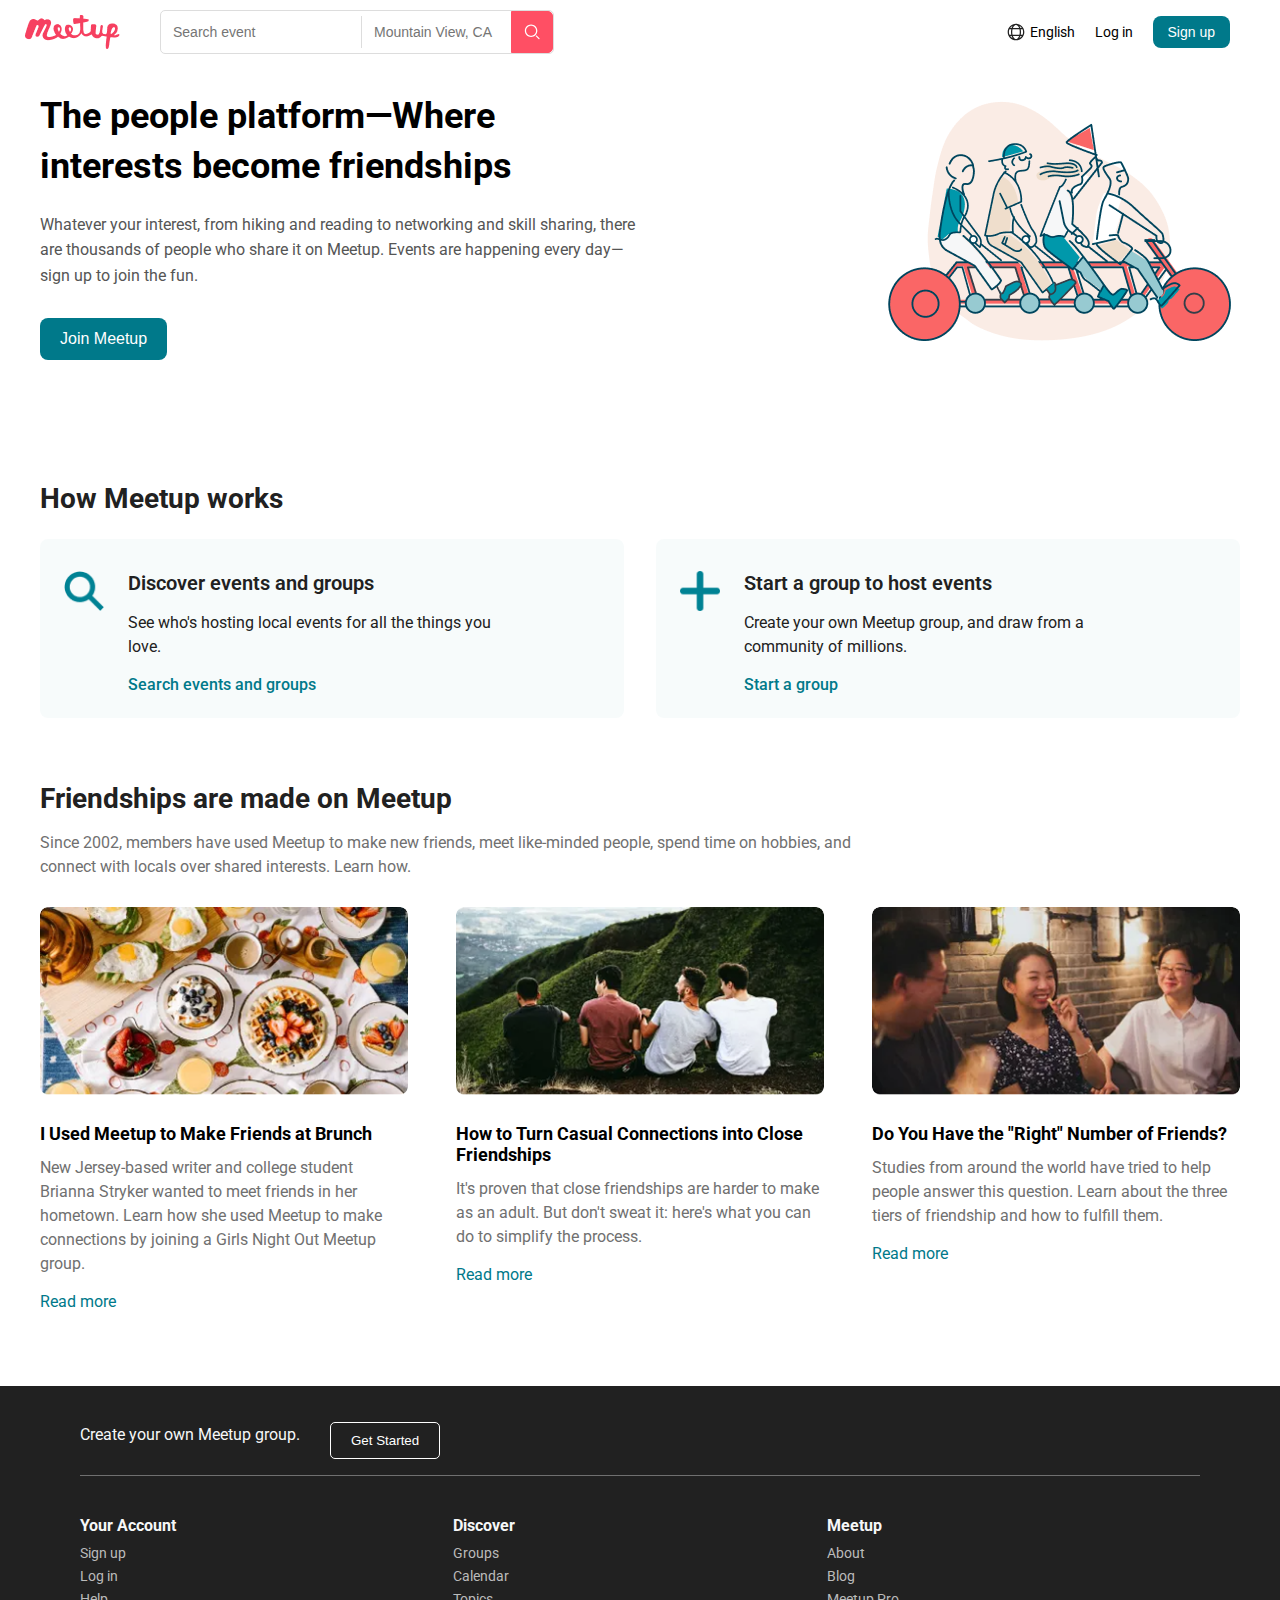
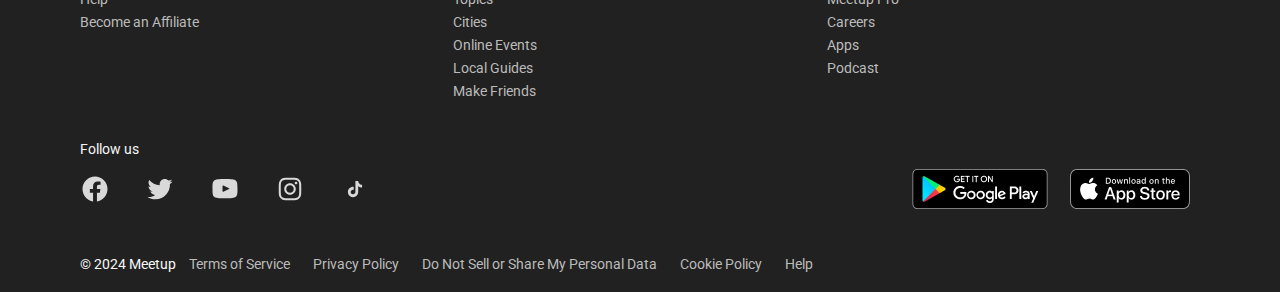
==== index.html @ eec90537 "added meetup-works-section" ====
<!DOCTYPE html>
<html lang="en">
  <head>
    <meta charset="UTF-8" />
    <meta name="viewport" content="width=device-width, initial-scale=1.0" />
    <title>Main</title>
    <script defer src="./scripts/index.js"></script>
    <link rel="stylesheet" href="./styles/style.css" />
    <link rel="preconnect" href="https://fonts.googleapis.com" />
    <link rel="preconnect" href="https://fonts.gstatic.com" crossorigin />
    <link
      href="https://fonts.googleapis.com/css2?family=Roboto:ital,wght@0,100..900;1,100..900&display=swap"
      rel="stylesheet"
    />
  </head>
  <body>
    <nav class="navbar">
      <div class="nav-left">
        <div class="logo"></div>
        <div class="search-container">
          <input
            type="search"
            class="search-input"
            placeholder="Search event"
          />
          <input type="text" placeholder="Mountain View, CA" />
          <button class="search-button">
            <img src="./assets/img/svg/search-icon-white.svg" />
          </button>
        </div>
      </div>
      <div class="nav-links">
        <img src="./assets/img/svg/language-icon.svg" />
        <a href="#">English</a>
        <a href="#">Log in</a>
        <button class="signup-button">Sign up</button>
      </div>
    </nav>
    <main class="main">
      <div class="header-content">
        <div class="header-text">
          <h1>The people platform—Where interests become friendships</h1>
          <p>
            Whatever your interest, from hiking and reading to networking and
            skill sharing, there are thousands of people who share it on Meetup.
            Events are happening every day—sign up to join the fun.
          </p>
          <button class="join-button" id="toSecondPage">Join Meetup</button>
        </div>
        <div class="header-image">
          <img
            src="./assets/img/png/main-header-img.png"
            alt="Tandem bike illustration"
          />
        </div>
      </div>


      
      





      <section class="meetup-works">
        <h2>How Meetup works</h2>
        <div class="works-cards">
          <div class="card">
            <img src="./assets/img/png/search-green.png" alt="Discover events and groups" />
            <div class="card-content">
              <h3>Discover events and groups</h3>
              <p>See who's hosting local events for all the things you love.</p>
              <a href="#">Search events and groups</a>
            </div>
          </div>
          <div class="card">
            <img src="./assets/img/png/plus-green.png" alt="Start a group to host events" />
            <div class="card-content">
              <h3>Start a group to host events</h3>
              <p>Create your own Meetup group, and draw from a community of millions.</p>
              <a href="#">Start a group</a>
            </div>
          </div>
        </div>
      </section>
      <section class="friendships">
        <h2>Friendships are made on Meetup</h2>
        <p>
          Since 2002, members have used Meetup to make new friends, meet like-minded
          people, spend time on hobbies, and connect with locals over shared
          interests. Learn how.
        </p>
        <div class="friendship-cards">
          <div class="card">
            <img src="./assets/img/png/friendships-first-article.png" alt="Friendship 1" />
            <h3>I Used Meetup to Make Friends at Brunch</h3>
            <p>
              New Jersey-based writer and college student Brianna Stryker wanted to
              meet friends in her hometown. Learn how she used Meetup to make
              connections by joining a Girls Night Out Meetup group.
            </p>
            <a href="#">Read more</a>
          </div>
          <div class="card">
            <img src="./assets/img/png/friendships-second_article.png" alt="Friendship 2" />
            <h3>How to Turn Casual Connections into Close Friendships</h3>
            <p>
              It's proven that close friendships are harder to make as an adult. But
              don't sweat it: here's what you can do to simplify the process.
            </p>
            <a href="#">Read more</a>
          </div>
          <div class="card">
            <img src="./assets/img/png/friendships-third_article.png" alt="Friendship 3" />
            <h3>Do You Have the "Right" Number of Friends?</h3>
            <p>
              Studies from around the world have tried to help people answer this
              question. Learn about the three tiers of friendship and how to fulfill
              them.
            </p>
            <a href="#">Read more</a>
          </div>
        </div>
      </section>
    </main>
    <div class="footer">
      <div class="footer-content">
        <div class="footer-top">
          <p>Create your own Meetup group.</p>
          <button class="get-started-button">Get Started</button>
        </div>
        <div class="footer-links">
          <div class="footer-column">
            <h4>Your Account</h4>
            <a href="#">Sign up</a>
            <a href="#">Log in</a>
            <a href="#">Help</a>
            <a href="#">Become an Affiliate</a>
          </div>
          <div class="footer-column">
            <h4>Discover</h4>
            <a href="#">Groups</a>
            <a href="#">Calendar</a>
            <a href="#">Topics</a>
            <a href="#">Cities</a>
            <a href="#">Online Events</a>
            <a href="#">Local Guides</a>
            <a href="#">Make Friends</a>
          </div>
          <div class="footer-column">
            <h4>Meetup</h4>
            <a href="#">About</a>
            <a href="#">Blog</a>
            <a href="#">Meetup Pro</a>
            <a href="#">Careers</a>
            <a href="#">Apps</a>
            <a href="#">Podcast</a>
          </div>
        </div>
        <p>Follow us</p>
        <div class="footer-social">
          <div class="social-icons">
            <a href="#"
              ><img src="./assets/img/svg/facebook-icon.svg" alt="Facebook"
            /></a>
            <a href="#"
              ><img src="./assets/img/svg/twitter-icon.svg" alt="Twitter"
            /></a>
            <a href="#"
              ><img src="./assets/img/svg/youtube-icon.svg" alt="YouTube"
            /></a>
            <a href="#"
              ><img src="./assets/img/svg/instagram-icon.svg" alt="Instagram"
            /></a>
            <a href="#"
              ><img src="./assets/img/svg/tiktok-icon.svg" alt="TikTok"
            /></a>
          </div>
          <div class="app-buttons">
            <a href="#">
              <img src="./assets/img/png/google-play-img.png" />
            </a>
            <a href="#">
              <img src="./assets/img/png/app-store-img.png" />
            </a>
          </div>
        </div>
        <div class="footer-bottom">
          <span>© 2024 Meetup</span>
          <a href="#">Terms of Service</a>
          <a href="#">Privacy Policy</a>
          <a href="#">Do Not Sell or Share My Personal Data</a>
          <a href="#">Cookie Policy</a>
          <a href="#">Help</a>
        </div>
      </div>
    </div>
  </body>
</html>
---- styles/style.css ----
* {
  padding: 0;
  margin: 0;
  box-sizing: border-box;
}

body {
  font-family: "Roboto", sans-serif;
}
.navbar {
  display: flex;
  align-items: center;
  justify-content: space-between;
  padding: 10px 50px 10px 25px;
  height: 64px;
  max-width: 1512px;
  margin: 0 auto;
}
.nav-left {
  display: flex;
  align-items: center;
  gap: 40px;
}
.logo {
  background-size: contain;
  background-repeat: no-repeat;
  width: 95px;
  height: 35px;
  background-image: url("../assets/img/png/meetup-img.png");
}
.search-container {
  display: flex;
  align-items: center;
  border: 1px solid #ddd;
  border-radius: 5px;
  overflow: hidden;
}
.search-container input {
  border: none;
  padding: 8px 12px;
  outline: none;
  font-size: 14px;
  width: 200px;
}
.search-input::before {
  content: url("../assets/img/svg/search-icon.svg");
  width: 16px;
  height: 16px;
}

.search-container input:nth-child(2) {
  border-left: 1px solid #ddd;
  width: 150px;
}
.search-container button {
  width: 42px;
  height: 42px;
  background-color: #ff4f64;
  border: 1px solid #ff4f64;
  border-radius: 0 5px 5px 0;
  padding: 8px 12px;
  display: flex;
  align-items: center;
  justify-content: center;
  cursor: pointer;
}
.nav-links {
  display: flex;
  align-items: center;
}
.nav-links a {
  text-decoration: none;
  color: black;
  font-size: 14px;
  margin-right: 20px;
}
.nav-links img {
  width: 20px;
  height: 20px;
  margin-right: 4px;
}
.signup-button {
  background-color: #00798a;
  color: white;
  padding: 8px 15px;
  border-radius: 8px;
  text-decoration: none;
  border: none;
  font-size: 14px;
  cursor: pointer;
}

.main {
  display: flex;
  justify-content: center;
  align-items: center;
  flex-direction: column;
  padding: 25px;
}

.header-content {
  display: flex;
  justify-content: space-between;
  align-items: center;
  max-width: 1200px;
  width: 100%;
  gap: 40px;
  margin-bottom: 20px;
  padding-bottom: 100px;
}

.header-text {
  max-width: 600px;
}

.header-text h1 {
  font-size: 36px;
  font-weight: 700;
  margin-bottom: 20px;
  line-height: 1.4;
}

.header-text p {
  font-size: 16px;
  color: #555;
  margin-bottom: 30px;
  line-height: 1.6;
}

.join-button {
  background-color: #00798a;
  color: white;
  padding: 12px 20px;
  border-radius: 8px;
  border: none;
  font-size: 16px;
  cursor: pointer;
}

.header-image img {
  max-width: 380px;
  width: 100%;
  height: auto;
  min-width: 215px;
}







/* Meetup Works Section */
.meetup-works {
  max-width: 1200px;
  width: 100%;
  margin: 0 auto;
  margin-bottom: 64px;
}

.meetup-works h2 {
  font-size: 28px;
  font-weight: 700;
  margin-bottom: 24px;
  color: #212121;
}

.works-cards {
  display: flex;
  justify-content: center;
  gap: 32px;
  flex-wrap: wrap;
}

.works-cards .card {
  background-color: rgb(151, 202, 209, 0.08);
  border-radius: 8px;
  padding: 32px 0 24px 24px;
  width: calc(50% - 16px); 
  display: flex;
  align-items: flex-start;
  gap: 24px;
}

.works-cards .card img {
  width: 40px;
  height: 40px;
  flex-shrink: 0; /* fixed icon size */
}

.works-cards .card-content {
  text-align: left;
  display: flex;
  flex-direction: column;
  gap: 16px;
}

.works-cards .card-content h3 {
  font-size: 20px;
  font-weight: 600;
  color: #212121;
}

.works-cards .card-content p {
  font-size: 16px;
  color: #212121;
  max-width: 370px;
  line-height: 1.5;
}

.works-cards .card-content a {
  color: #00798a;
  text-decoration: none;
  font-weight: 500;
  font-size: 16px;
}

/* Responsive Design for 400px width */
@media (max-width: 400px) {
  .works-cards .card {
    width: 100%;
  }
}

/* Friendships Section */
.friendships {
  max-width: 1200px;
  width: 100%;
}
.friendships h2 {
  font-size: 28px;
  font-weight: 700;
  margin-bottom: 16px;
  color: #212121;
}
.friendships p {
  font-size: 16px;
  color: #707070;
  margin-bottom: 28px;
  max-width: 850px;
  line-height: 1.5;
}
.friendship-cards {
  display: flex;
  justify-content: space-between;
  gap: 32px;
  flex-wrap: wrap;
  max-width: 1200px;
  margin: 0 auto;
}

.friendship-cards .card {
  border-radius: 8px;
  flex: 1 1 calc(33.333% - 32px);
  max-width: calc(33.333% - 32px);
}

.friendship-cards .card img {
  width: 100%;
  border-radius: 8px;
  margin-bottom: 24px;
}

.friendship-cards .card h3 {
  font-size: 18px;
  margin-bottom: 12px;
}

.friendship-cards .card p {
  font-size: 16px;
  color: #707070;
  margin-bottom: 16px;
}

.friendship-cards .card a {
  color: #00798a;
  text-decoration: none;
  font-weight: 400;
  font-size: 16px;
}

/* Responsive Design for 400px width */
@media (max-width: 400px) {
  .friendship-cards {
    flex-direction: column;
    gap: 20px;
  }

  .friendship-cards .card {
    flex: 1 1 100%;
    max-width: 100%;
  }
}

/* footer */
.footer {
  background-color: #212121;
  color: #f6f7f8;
  padding: 20px 60px;
  font-size: 14px;
  margin-top: 50px;
  width: 100%;
}

.footer-content {
  max-width: 1120px;
  margin: 0 auto;
}

.footer-top {
  display: flex;
  align-items: center;
  gap: 30px;
  height: 70px;
  margin-bottom: 40px;
  border-bottom: 1px solid #707070;
  font-size: 16px;
}

.get-started-button {
  background-color: transparent;
  color: #fff;
  border: 1px solid #fff;
  padding: 10px 20px;
  border-radius: 5px;
  cursor: pointer;
}

.footer-links {
  display: flex;
  justify-content: space-between;
  margin-bottom: 35px;
}

.footer-column {
  flex: 1;
  margin-right: 20px;
}

.footer-column h4 {
  font-size: 16px;
  margin-bottom: 10px;
}

.footer-column a {
  display: block;
  color: #bbb;
  text-decoration: none;
  margin-bottom: 7px;
}

.footer-column a:hover {
  color: #fff;
}

.footer-social {
  display: flex;
  text-align: center;
  align-items: center;
  justify-content: space-between;

  margin-bottom: 24px;
}

.footer-content p {
  margin-bottom: 12px;
}

.social-icons a {
  margin: 0 32px 0 0;
}

.social-icons img {
  width: 30px;
  height: 30px;
}

.footer-bottom {
  text-align: left;
  padding-top: 20px;
}

.footer-bottom a {
  color: #bbb;
  text-decoration: none;
  margin: 0 10px;
}

.footer-bottom a:hover {
  color: #fff;
}
.app-buttons {
  display: flex;
  gap: 22px;
  padding-right: 10px;
}
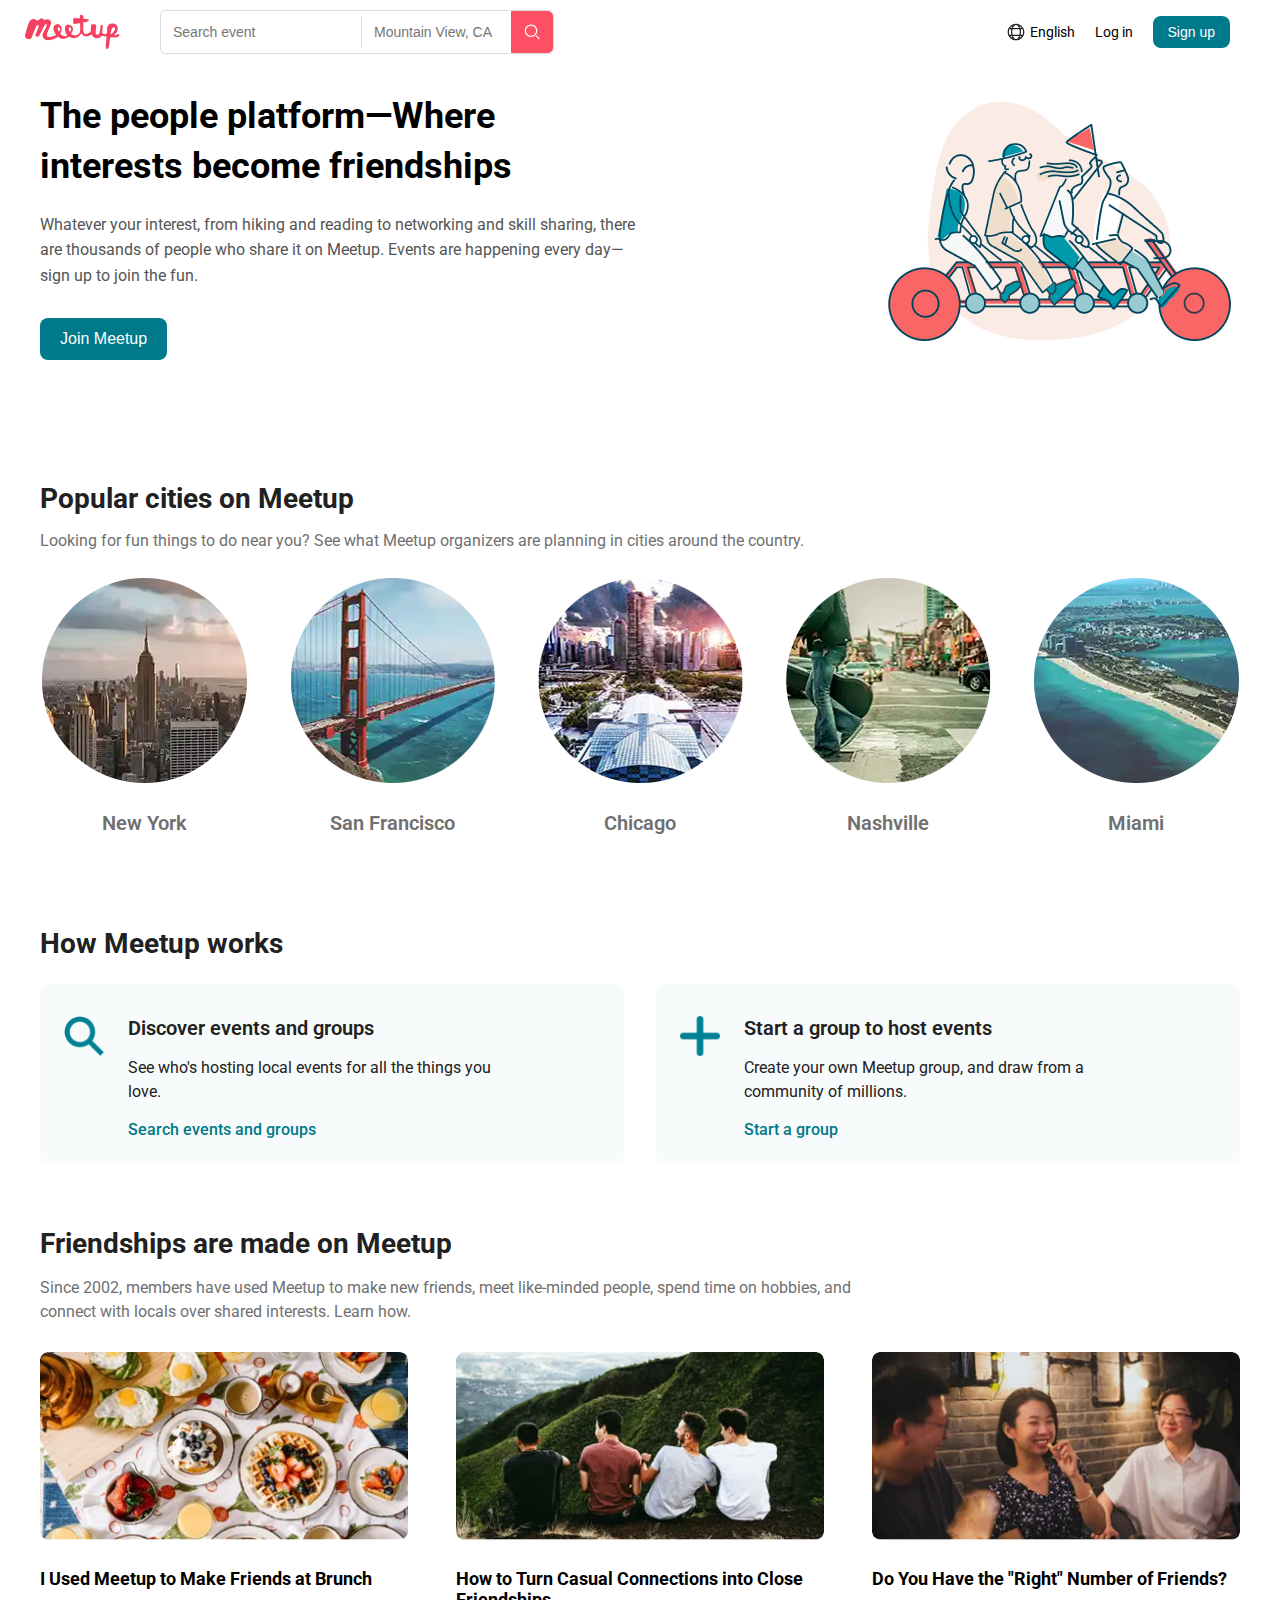
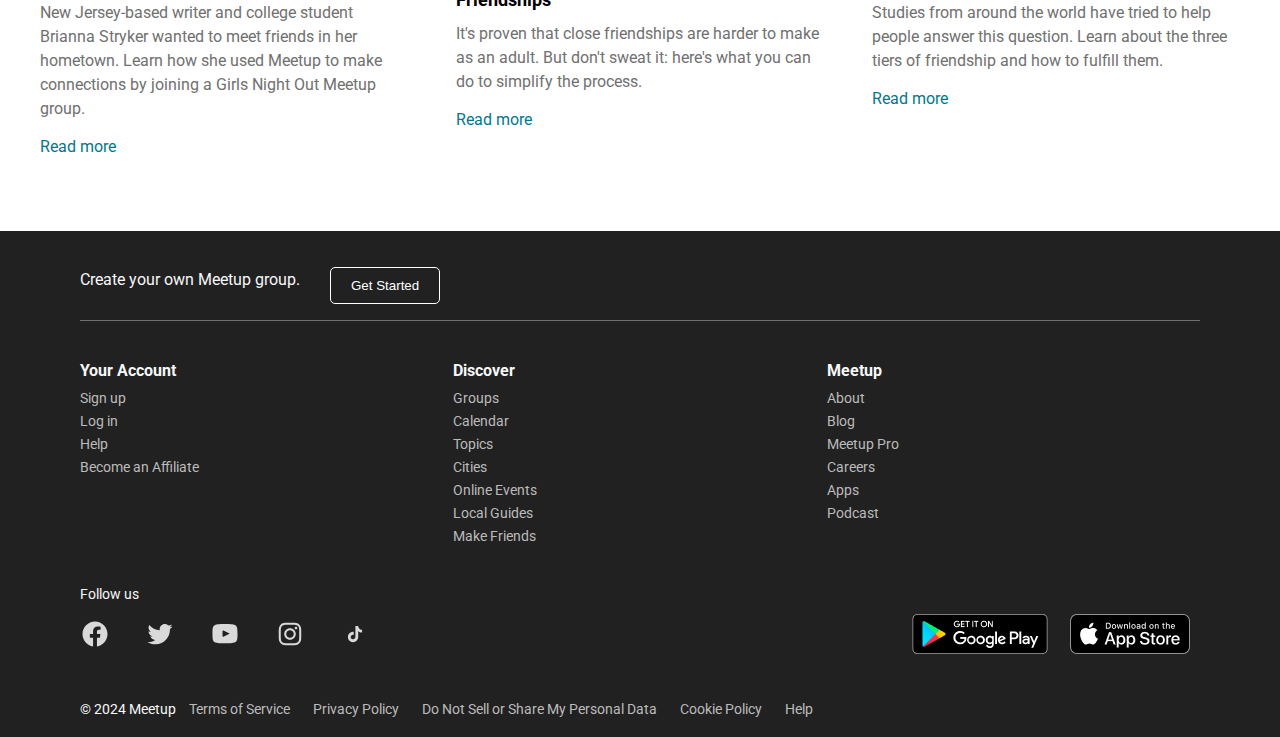
==== commit a18d029c: "added popular-cities-section" ====
--- a/index.html
+++ b/index.html
@@ -62,7 +62,34 @@
 
 
 
-
+      <section class="popular-cities">
+        <h2>Popular cities on Meetup</h2>
+        <p>
+          Looking for fun things to do near you? See what Meetup organizers are planning in cities around the country.
+        </p>
+        <div class="cities-grid">
+          <div class="city">
+            <img src="./assets/img/png/new-york.png" alt="New York" />
+            <p>New York</p>
+          </div>
+          <div class="city">
+            <img src="./assets/img/png/san-francisco.png" alt="San Francisco" />
+            <p>San Francisco</p>
+          </div>
+          <div class="city">
+            <img src="./assets/img/png/chicago.png" alt="Chicago" />
+            <p>Chicago</p>
+          </div>
+          <div class="city">
+            <img src="./assets/img/png/nashville.png" alt="Nashville" />
+            <p>Nashville</p>
+          </div>
+          <div class="city">
+            <img src="./assets/img/png/miami.png" alt="Miami" />
+            <p>Miami</p>
+          </div>
+        </div>
+      </section>
       <section class="meetup-works">
         <h2>How Meetup works</h2>
         <div class="works-cards">
--- a/styles/style.css
+++ b/styles/style.css
@@ -6,6 +6,7 @@
 
 body {
   font-family: "Roboto", sans-serif;
+  min-width: 400px;
 }
 .navbar {
   display: flex;
@@ -149,12 +150,68 @@
 
 
 
+/* Popular Cities Section */
+.popular-cities {
+  max-width: 1200px;
+  width: 100%;
+  margin-bottom: 64px;
+}
+
+.popular-cities h2 {
+  font-size: 28px;
+  font-weight: 700;
+  margin-bottom: 16px;
+  color: #212121;
+}
+
+.popular-cities p {
+  font-size: 16px;
+  color: #707070;
+  margin-bottom: 28px;
+}
+
+.cities-grid {
+  display: flex;
+  justify-content: space-around;
+  gap: 40px;
+  flex-wrap: wrap;
+}
+
+.city {
+  text-align: center;
+}
+
+.city img {
+  width: 205px;
+  height: 205px;
+  margin-bottom: 24px;
+}
+
+.city p {
+  font-size: 20px;
+  font-weight: 600;
+}
+
+/* Styles for screens with max-width 400px */
+@media (max-width: 400px) {
+  .cities-grid {
+    gap: 15px;
+  }
+
+  .city img {
+    width: 153px;
+    height: 153px;
+  }
+
+  .city p {
+    font-size: 12px;
+  }
+}
 
 /* Meetup Works Section */
 .meetup-works {
   max-width: 1200px;
   width: 100%;
-  margin: 0 auto;
   margin-bottom: 64px;
 }
 
@@ -176,7 +233,7 @@
   background-color: rgb(151, 202, 209, 0.08);
   border-radius: 8px;
   padding: 32px 0 24px 24px;
-  width: calc(50% - 16px); 
+  width: calc(50% - 16px);
   display: flex;
   align-items: flex-start;
   gap: 24px;
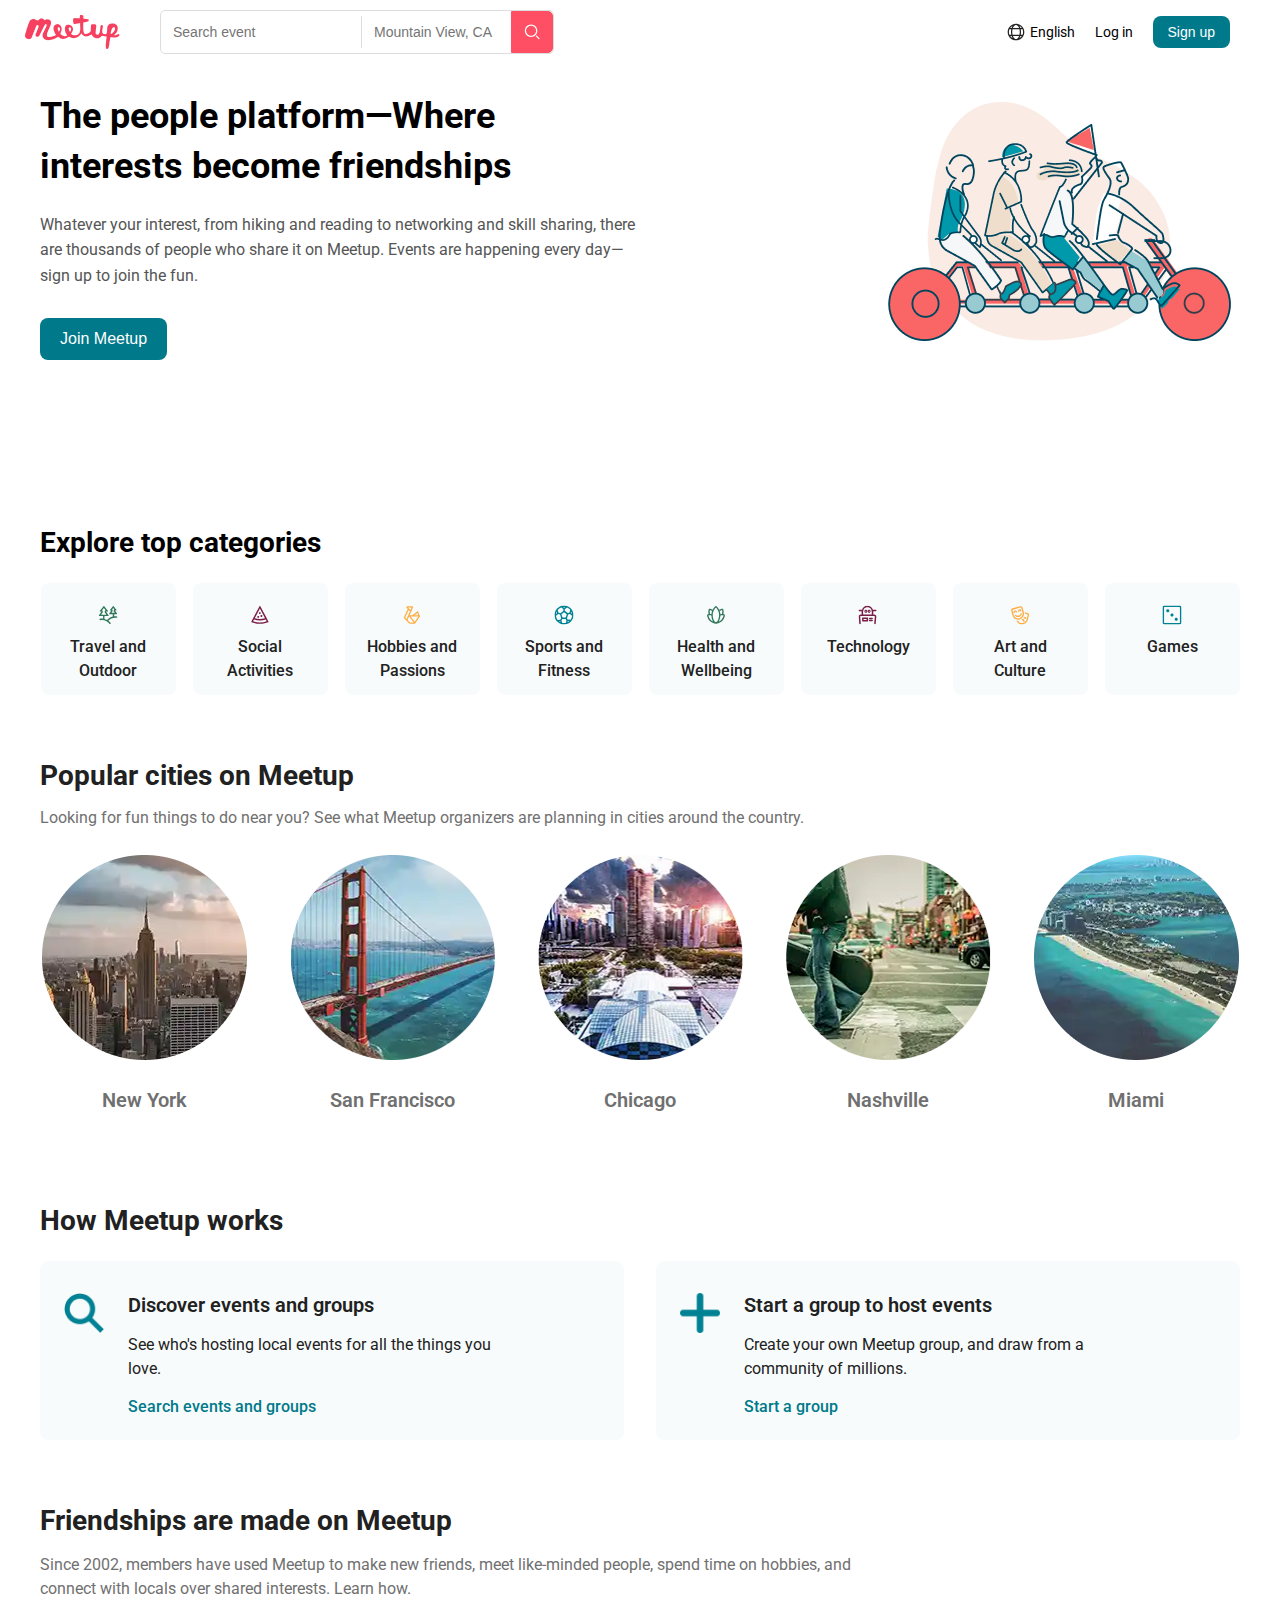
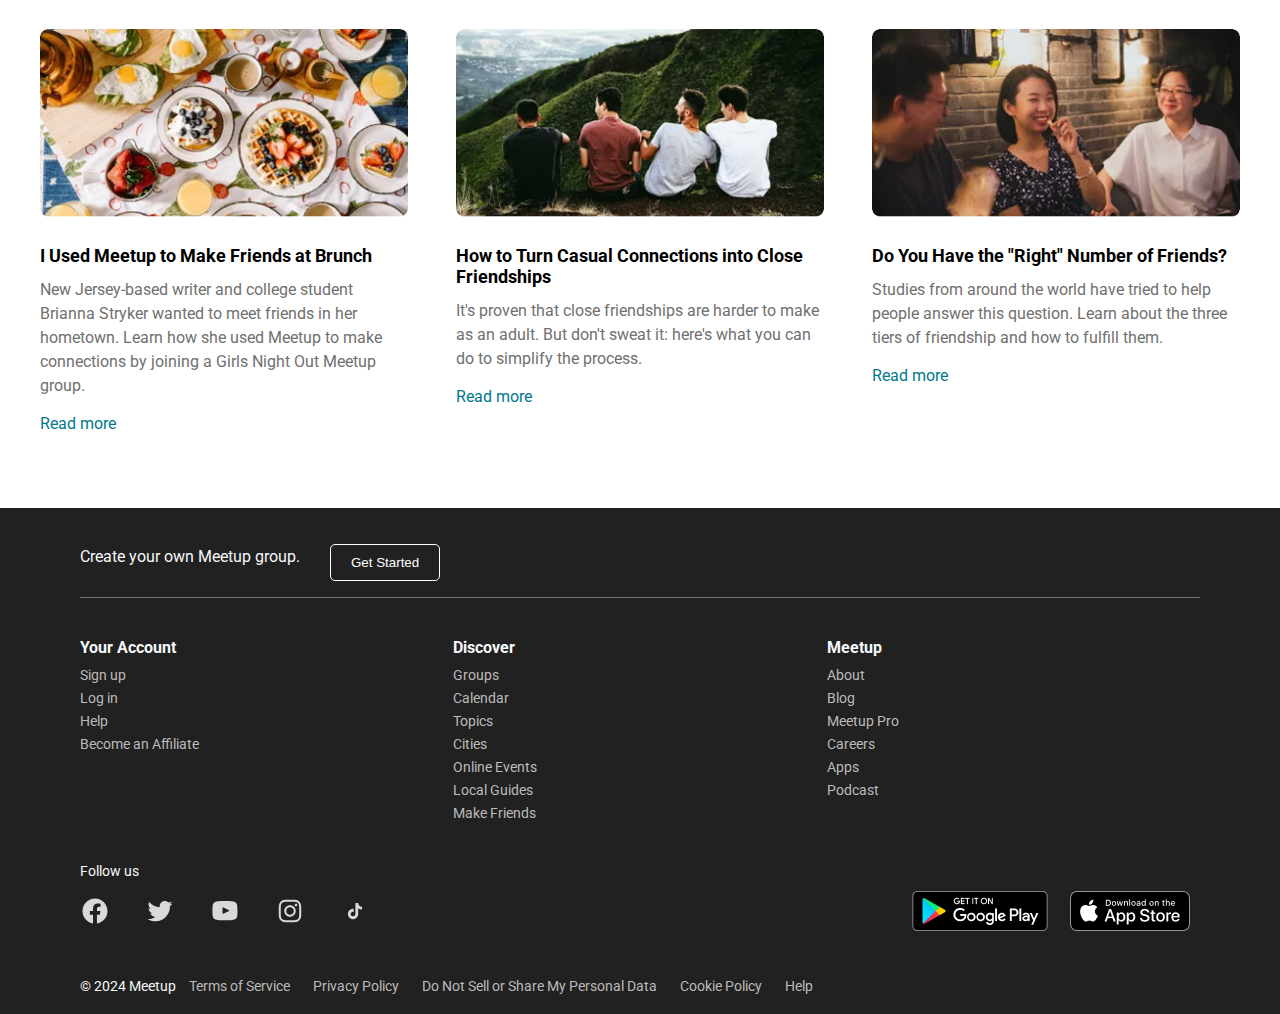
==== commit 66b8473a: "added top categories section" ====
--- a/index.html
+++ b/index.html
@@ -61,7 +61,43 @@
 
 
 
-
+      <section class="top-categories">
+        <h2>Explore top categories</h2>
+        <div class="categories-grid">
+          <div class="category">
+            <img src="./assets/img/svg/travel-and-outdoor.svg" alt="Travel and Outdoor" />
+            <p>Travel and Outdoor</p>
+          </div>
+          <div class="category">
+            <img src="./assets/img/svg/social-activities.svg" alt="Social Activities" />
+            <p>Social Activities</p>
+          </div>
+          <div class="category">
+            <img src="./assets/img/svg/hobbies-and-passions.svg" alt="Hobbies and Passions" />
+            <p>Hobbies and Passions</p>
+          </div>
+          <div class="category">
+            <img src="./assets/img/svg/sports-and-fitness.svg" alt="Sports and Fitness" />
+            <p>Sports and Fitness</p>
+          </div>
+          <div class="category">
+            <img src="./assets/img/svg/health-and-wellbeing.svg" alt="Health and Wellbeing" />
+            <p>Health and Wellbeing</p>
+          </div>
+          <div class="category">
+            <img src="./assets/img/svg/technology.svg" alt="Technology" />
+            <p>Technology</p>
+          </div>
+          <div class="category">
+            <img src="./assets/img/svg/art-and-culture.svg" alt="Art and Culture" />
+            <p>Art and Culture</p>
+          </div>
+          <div class="category">
+            <img src="./assets/img/svg/games.svg" alt="Games" />
+            <p>Games</p>
+          </div>
+        </div>
+      </section>
       <section class="popular-cities">
         <h2>Popular cities on Meetup</h2>
         <p>
--- a/styles/style.css
+++ b/styles/style.css
@@ -97,6 +97,7 @@
   align-items: center;
   flex-direction: column;
   padding: 25px;
+  gap: 64px;
 }
 
 .header-content {
@@ -106,7 +107,6 @@
   max-width: 1200px;
   width: 100%;
   gap: 40px;
-  margin-bottom: 20px;
   padding-bottom: 100px;
 }
 
@@ -145,16 +145,59 @@
   min-width: 215px;
 }
 
-
-
-
-
+/* Top Categories Section */
+.top-categories {
+  max-width: 1200px;
+  width: 100%;
+}
+
+.top-categories h2 {
+  font-size: 28px;
+  font-weight: 700;
+}
+
+.categories-grid {
+  margin-top: 24px;
+  display: flex;
+  justify-content: space-around;
+  gap: 16px;
+  flex-wrap: wrap;
+}
+
+.category {
+  background-color: rgb(151, 202, 209, 0.08);
+  border-radius: 8px;
+  padding: 22px;
+  text-align: center;
+  width: 135px;
+  height: 112px;
+}
+
+.category img {
+  width: 20px;
+  height: 20px;
+  margin-bottom: 6px;
+}
+
+.category p {
+  font-size: 16px;
+  font-weight: 500;
+  color: #212121;
+  line-height: 1.5;
+}
+
+/* Styles for screens with max-width 400px */
+@media (max-width: 400px) {
+  .categories-grid {
+    grid-template-columns: repeat(2, 1fr);
+    justify-content: space-evenly;
+  }
+}
 
 /* Popular Cities Section */
 .popular-cities {
   max-width: 1200px;
   width: 100%;
-  margin-bottom: 64px;
 }
 
 .popular-cities h2 {
@@ -212,7 +255,6 @@
 .meetup-works {
   max-width: 1200px;
   width: 100%;
-  margin-bottom: 64px;
 }
 
 .meetup-works h2 {
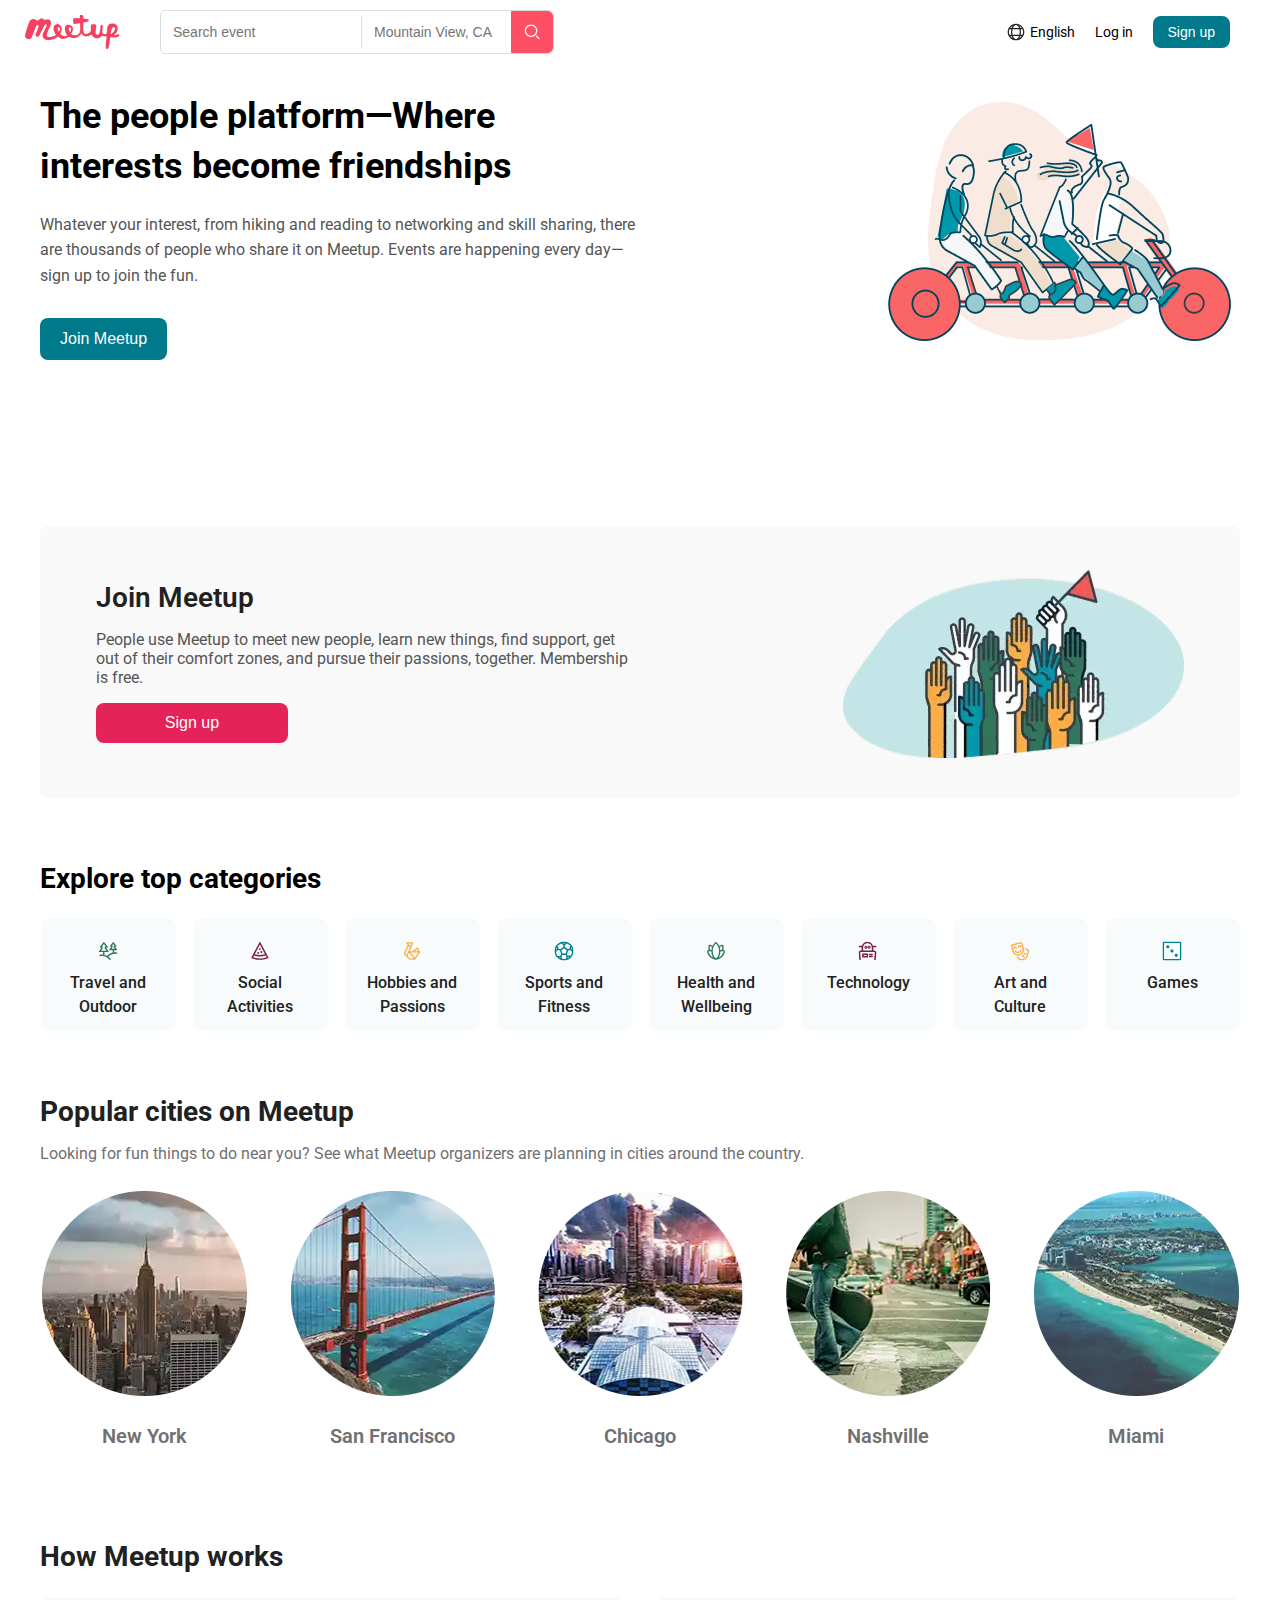
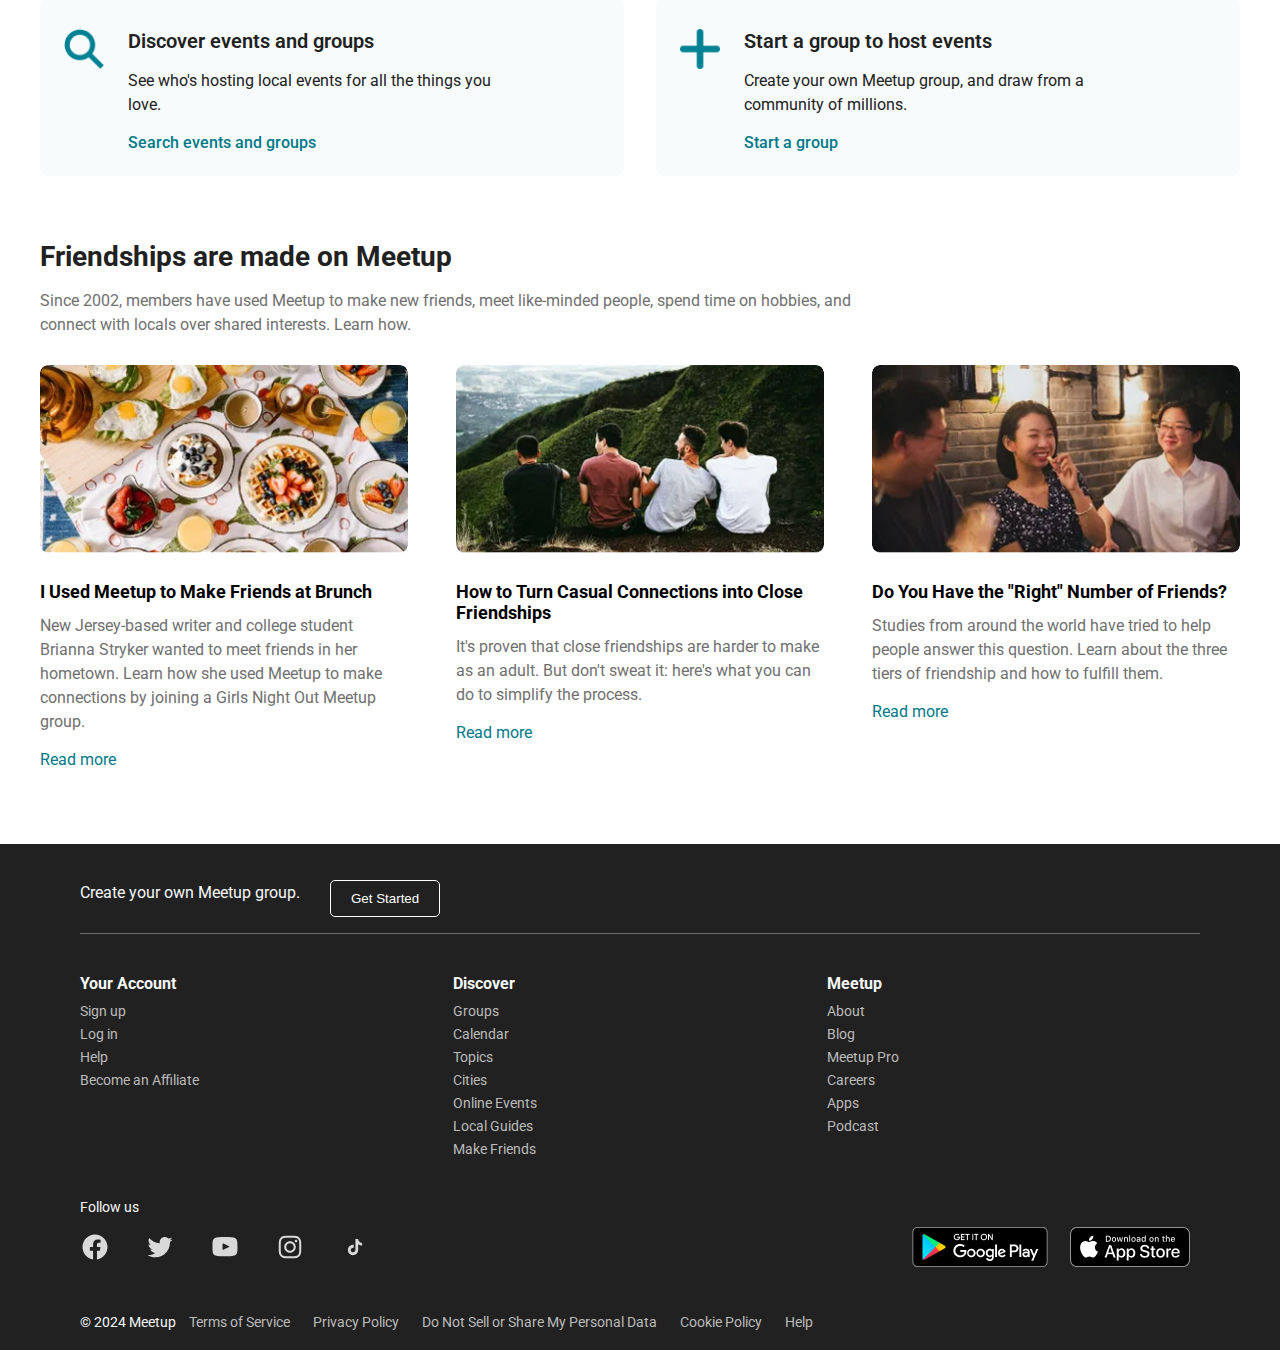
==== commit cae49ede: "added join meetup section" ====
--- a/index.html
+++ b/index.html
@@ -60,7 +60,21 @@
       
 
 
-
+      <section class="join-meetup">
+        <div class="join-meetup-content">
+          <div class="join-text">
+            <h2>Join Meetup</h2>
+            <img src="./assets/img/png/join-meetup-image.png" alt="Join Meetup illustration" />
+            <p>
+              People use Meetup to meet new people, learn new things, find support, get out of their comfort zones, and pursue their passions, together. Membership is free.
+            </p>
+            <button class="signup-button-red">Sign up</button>
+          </div>
+          <div class="join-image">
+            <img src="./assets/img/png/join-meetup-image.png" alt="Join Meetup illustration" />
+          </div>
+        </div>
+      </section>
       <section class="top-categories">
         <h2>Explore top categories</h2>
         <div class="categories-grid">
--- a/styles/style.css
+++ b/styles/style.css
@@ -145,6 +145,96 @@
   min-width: 215px;
 }
 
+/* Join Meetup Section */
+.join-meetup {
+  background-color: #f9f9f9;
+  max-width: 1200px;
+  width: 100%;
+  padding: 36px 56px;
+  border-radius: 8px;
+}
+
+.join-meetup-content {
+  display: flex;
+  align-items: center;
+  justify-content: space-between;
+  gap: 20px;
+}
+
+.join-text {
+  flex: 1;
+}
+
+.join-text h2 {
+  font-size: 28px;
+  font-weight: 600;
+  color: #212121;
+}
+
+.join-text img {
+  display: none;
+}
+
+.join-text p {
+  font-size: 1rem;
+  color: #555;
+  margin-top: 16px;
+}
+
+.join-text .signup-button-red {
+  background-color: #e32359;
+  color: white;
+  border: none;
+  border-radius: 8px;
+  font-size: 16px;
+  cursor: pointer;
+  margin-top: 16px;
+  width: 192px;
+  height: 40px;
+}
+
+.join-image {
+  flex: 1;
+  text-align: right;
+}
+
+.join-image img {
+  max-width: 100%;
+  height: auto;
+}
+
+/* Styles for screens with max-width 400px */
+@media (max-width: 400px) {
+  .join-meetup {
+    padding: 15px;
+  }
+
+  .join-meetup-content {
+    flex-direction: column;
+    text-align: center;
+  }
+
+  .join-text h2 {
+    font-size: 20px;
+    font-weight: 600;
+    text-align: left;
+  }
+
+  .join-text img {
+    display: block;
+    width: 238px;
+    margin: auto;
+  }
+
+  .join-image img {
+    display: none;
+  }
+
+  .join-text p {
+    font-size: 12px;
+  }
+}
+
 /* Top Categories Section */
 .top-categories {
   max-width: 1200px;
@@ -192,6 +282,10 @@
     grid-template-columns: repeat(2, 1fr);
     justify-content: space-evenly;
   }
+  .top-categories h2 {
+    font-size: 20px;
+    font-weight: 600;
+  }
 }
 
 /* Popular Cities Section */
@@ -239,6 +333,11 @@
 @media (max-width: 400px) {
   .cities-grid {
     gap: 15px;
+  }
+
+  .popular-cities h2 {
+    font-size: 20px;
+    font-weight: 600;
   }
 
   .city img {
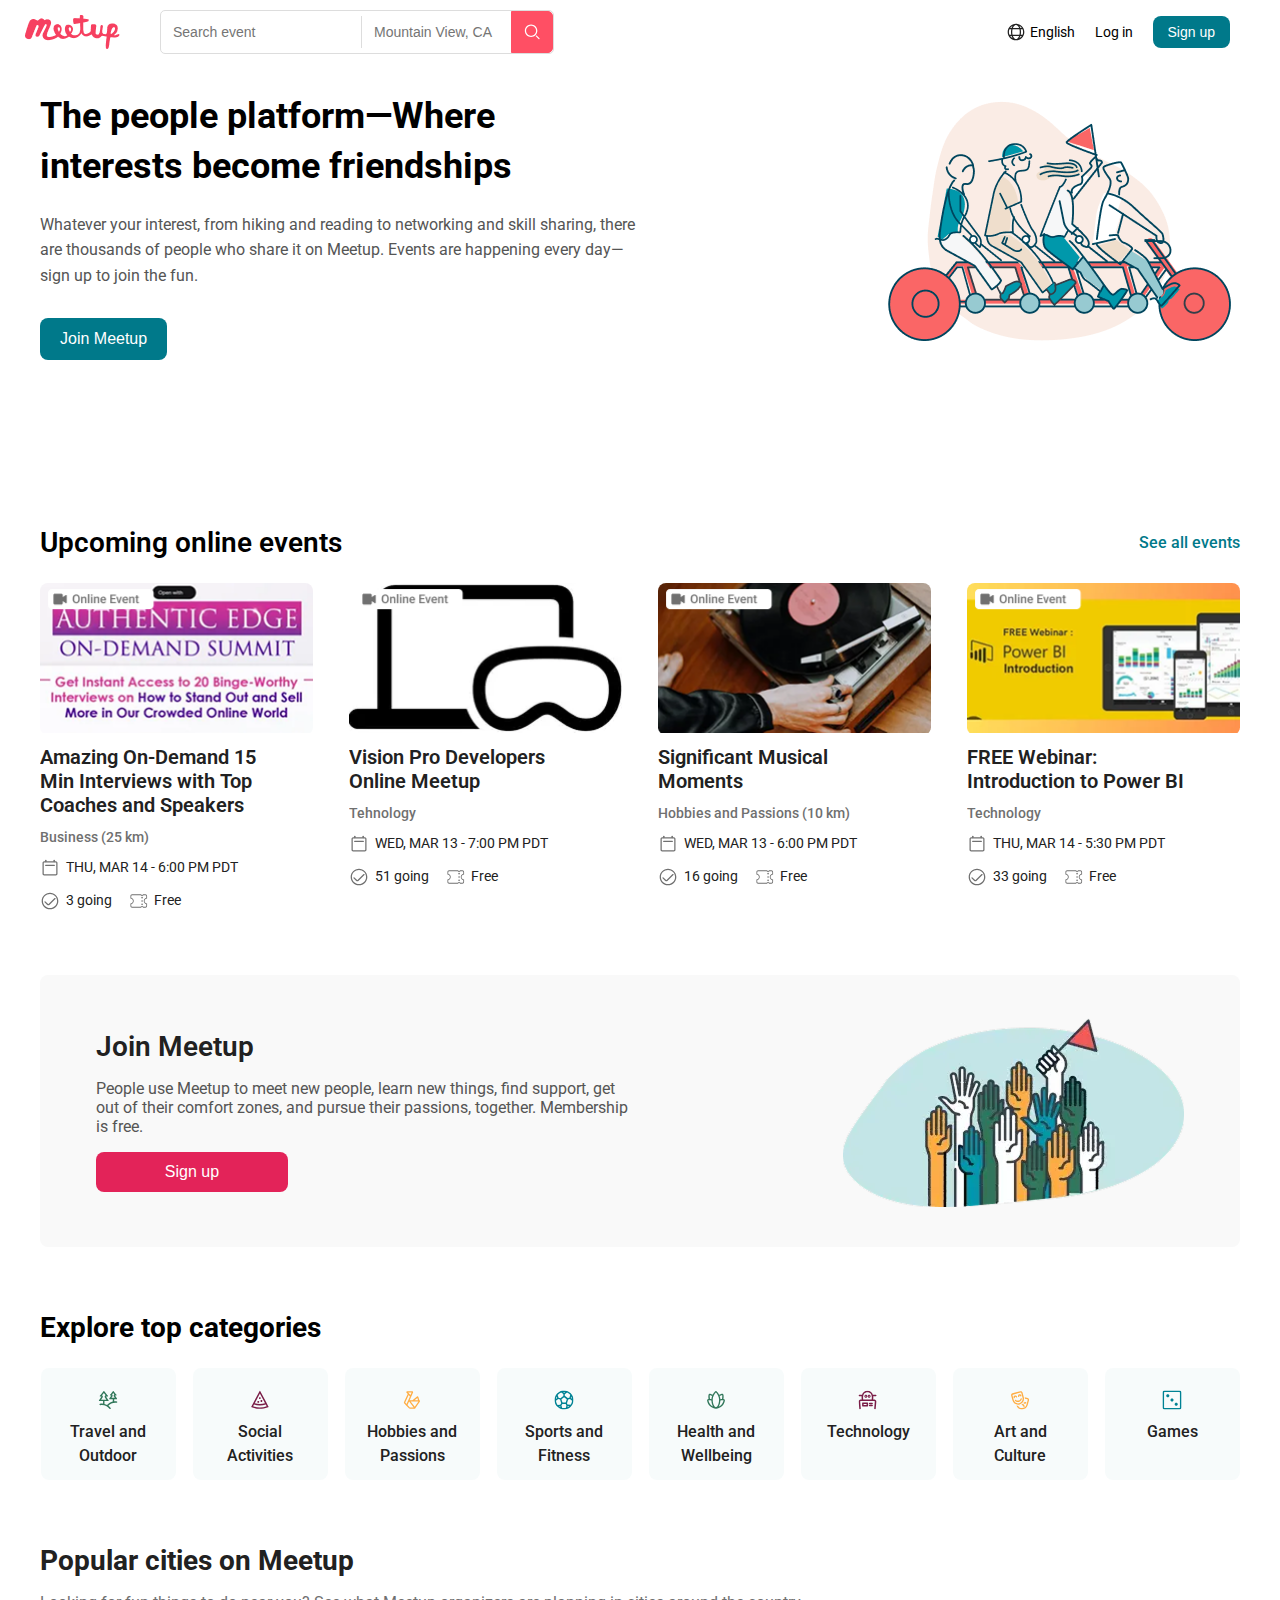
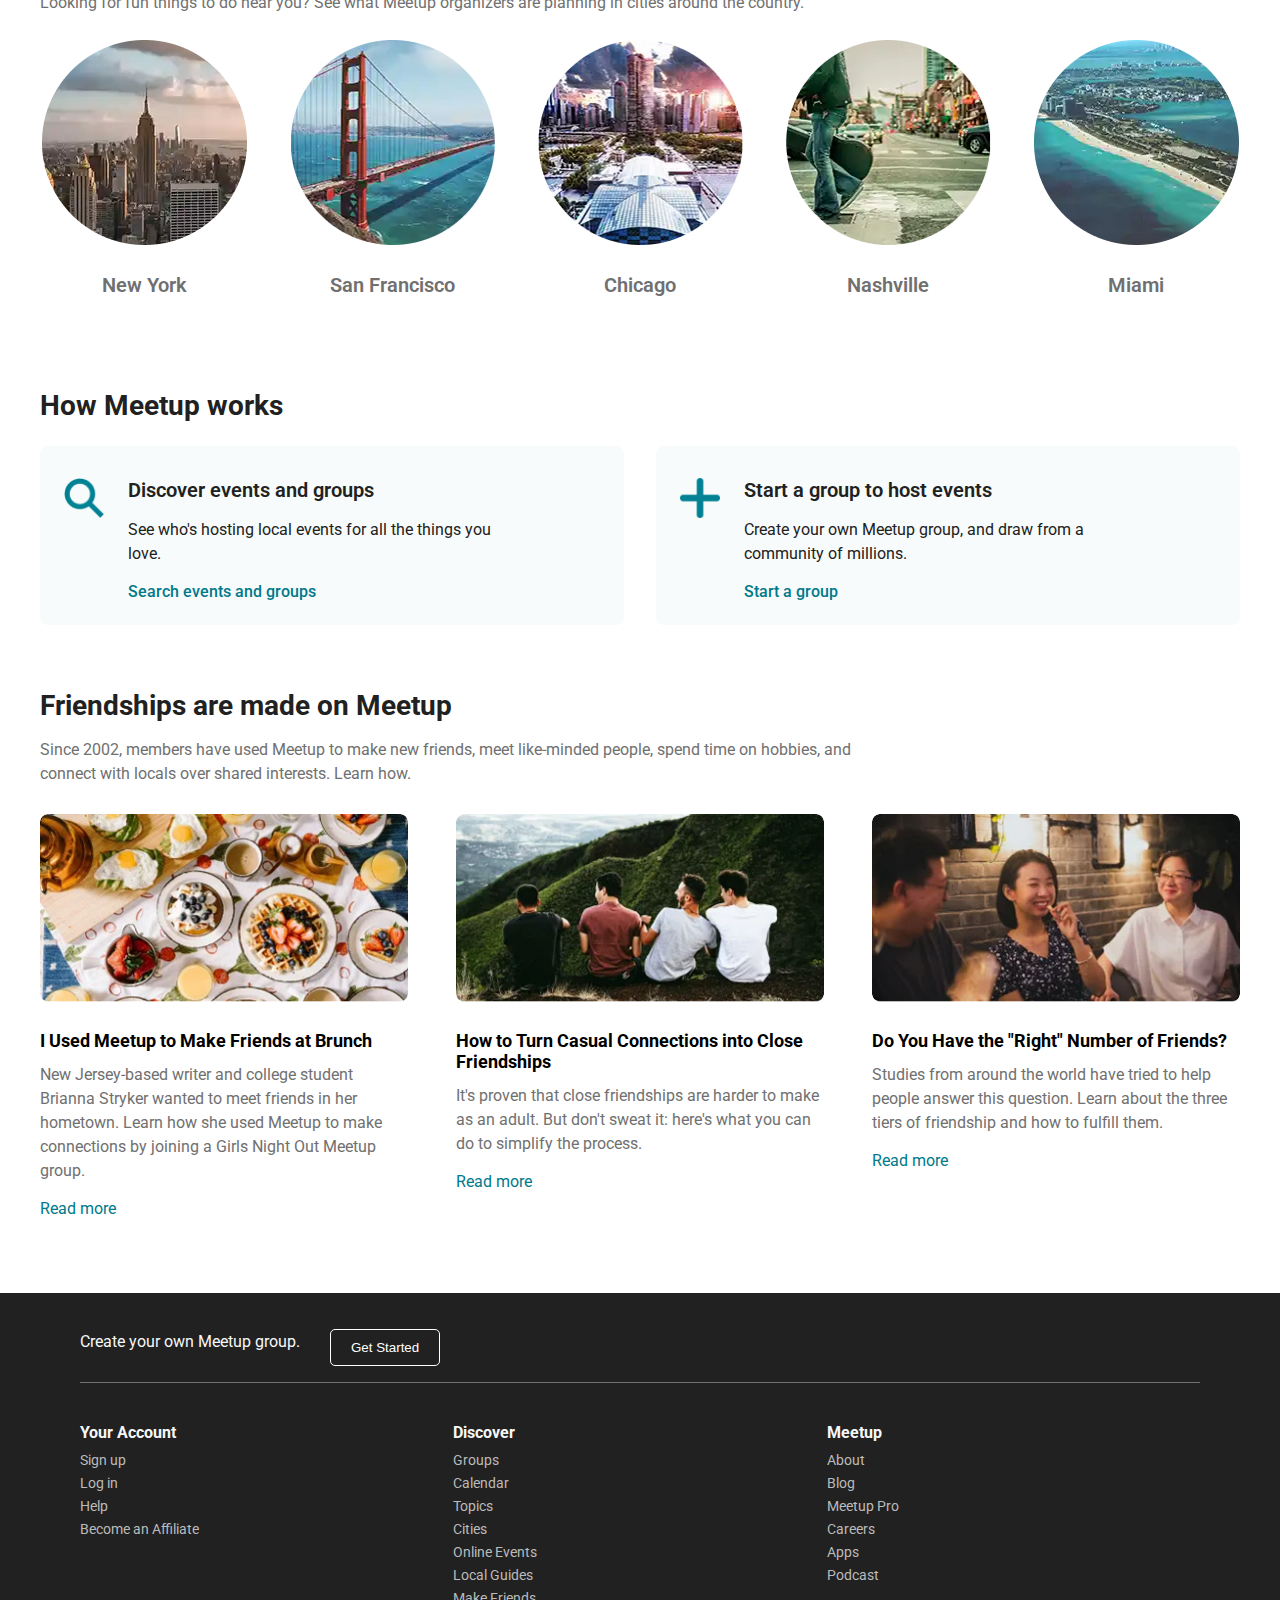
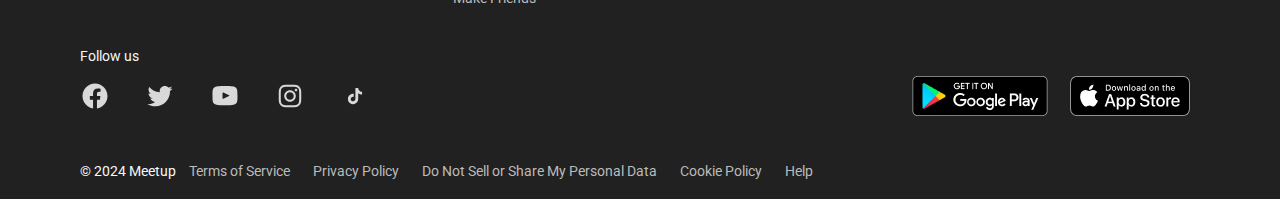
==== commit 5c753d2f: "added upcoming section" ====
--- a/index.html
+++ b/index.html
@@ -59,7 +59,112 @@
       
       
 
-
+      <section class="upcoming-events">
+        <div class="upcoming-header">
+          <h2>Upcoming online events</h2>
+          <a href="#" class="see-all-events mini-display-none">See all events</a>
+        </div>
+        <div class="events-grid">
+          <div class="event-card">
+            <img src="./assets/img/png/upcoming-event1.png" alt="Amazing On-Demand Summit" />
+            <div class="event-info">
+              <h3>Amazing On-Demand 15 Min Interviews with Top Coaches and Speakers</h3>
+              <p class="event-category">Business (25 km)</p>
+              <div class="event-details">
+                <div class="event-date">
+                  <img src="assets/img/svg/calendar.svg" alt="Calendar icon" class="event-icon" />
+                  <span>THU, MAR 14 - 6:00 PM PDT</span>
+                </div>
+              <div class="event-data">
+                <div class="detail-item">
+                  <img src="assets/img/svg/check.svg" alt="Check icon" class="event-icon" />
+                  <span>3 going</span>
+                </div>
+                <div class="detail-item">
+                  <img src="assets/img/svg/ticket.svg" alt="Ticket icon" class="event-icon" />
+                  <span>Free</span>
+                </div>
+              </div>
+            </div>
+            <div class="event-online">
+              <img src="assets/img/svg/camera.svg" alt="Camera icon" class="event-online-icon" />
+              <span>Online Event</span>
+            </div>
+           </div>
+          </div>
+          <div class="event-card">
+            <img src="./assets/img/png/upcoming-event2.png" alt="Vision Pro Developers Meetup" />
+            <div class="event-info">
+              <h3>Vision Pro Developers Online Meetup</h3>
+              <p class="event-category">Tehnology</p>
+              <div class="event-details">
+                <div class="event-date">
+                  <img src="assets/img/svg/calendar.svg" alt="Calendar icon" class="event-icon" />
+                  <span>WED, MAR 13 - 7:00 PM PDT</span>
+                </div>
+              <div class="event-data">
+                <div class="detail-item">
+                  <img src="assets/img/svg/check.svg" alt="Check icon" class="event-icon" />
+                  <span>51 going</span>
+                </div>
+                <div class="detail-item">
+                  <img src="assets/img/svg/ticket.svg" alt="Ticket icon" class="event-icon" />
+                  <span>Free</span>
+                </div>
+              </div>
+            </div>
+            <p class="event-attendees">99 attendees</p>
+           </div>
+          </div>
+          <div class="event-card">
+            <img src="./assets/img/png/upcoming-event3.png" alt="Significant Musical Moments" />
+            <div class="event-info">
+              <h3>Significant Musical Moments</h3>
+              <p class="event-category">Hobbies and Passions (10 km)</p>
+              <div class="event-details">
+                <div class="event-date">
+                  <img src="assets/img/svg/calendar.svg" alt="Calendar icon" class="event-icon" />
+                  <span>WED, MAR 13 - 6:00 PM PDT</span>
+                </div>
+              <div class="event-data">
+                <div class="detail-item">
+                  <img src="assets/img/svg/check.svg" alt="Check icon" class="event-icon" />
+                  <span>16 going</span>
+                </div>
+                <div class="detail-item">
+                  <img src="assets/img/svg/ticket.svg" alt="Ticket icon" class="event-icon" />
+                  <span>Free</span>
+                </div>
+              </div>
+            </div>
+            <p class="event-attendees">99 attendees</p>
+           </div>
+          </div>
+          <div class="event-card mini-display-none">
+            <img src="./assets/img/png/upcoming-event4.png" alt="Power BI Webinar" />
+            <div class="event-info">
+              <h3>FREE Webinar: Introduction to Power BI</h3>
+              <p class="event-category">Technology</p>
+              <div class="event-details">
+                <div class="event-date">
+                  <img src="assets/img/svg/calendar.svg" alt="Calendar icon" class="event-icon" />
+                  <span>THU, MAR 14 - 5:30 PM PDT</span>
+                </div>
+              <div class="event-data">
+                <div class="detail-item">
+                  <img src="assets/img/svg/check.svg" alt="Check icon" class="event-icon" />
+                  <span>33 going</span>
+                </div>
+                <div class="detail-item">
+                  <img src="assets/img/svg/ticket.svg" alt="Ticket icon" class="event-icon" />
+                  <span>Free</span>
+                </div>
+              </div>
+            </div>
+           </div>
+          </div>
+        </div>
+      </section>
       <section class="join-meetup">
         <div class="join-meetup-content">
           <div class="join-text">
--- a/styles/style.css
+++ b/styles/style.css
@@ -100,6 +100,7 @@
   gap: 64px;
 }
 
+/* Header section */
 .header-content {
   display: flex;
   justify-content: space-between;
@@ -143,6 +144,231 @@
   width: 100%;
   height: auto;
   min-width: 215px;
+}
+
+/* Styles for screens with max-width 400px */
+@media (max-width: 400px) {
+  .header-text h1 {
+    font-size: 25px;
+  }
+  .header-text p {
+    font-size: 12px;
+  }
+}
+
+
+
+
+
+
+/* Upcoming Events Section */
+.upcoming-events {
+  max-width: 1200px;
+  width: 100%;
+}
+
+.upcoming-header {
+  display: flex;
+  justify-content: space-between;
+  align-items: center;
+  margin-bottom: 24px;
+}
+
+.upcoming-header h2 {
+  font-size: 28px;
+  font-weight: 600;
+}
+
+.upcoming-header .see-all-events {
+  font-size: 16px;
+  font-weight: 500;
+  color: #00798a;
+  text-decoration: none;
+}
+
+.events-grid {
+  display: grid;
+  grid-template-columns: repeat(auto-fit, minmax(240px, 1fr));
+  gap: 36px;
+}
+
+.event-card {
+  border-radius: 8px;
+  overflow: hidden;
+  display: flex;
+  flex-direction: column;
+  color: #212121;
+}
+
+.event-card img {
+  width: 100%;
+  height: 150px;
+  object-fit: cover;
+}
+
+.event-info {
+  display: flex;
+  flex-direction: column;
+  margin-top: 12px;
+  padding-right: 35px;
+  gap: 12px;
+  
+}
+
+.event-info h3 {
+  font-size: 20px;
+  font-weight: 600;
+  line-height: 1.2;
+}
+
+.event-info .event-category {
+  font-size: 14px;
+  font-weight: 500;
+  color: #707070;
+}
+
+.event-details {
+  display: flex;
+  flex-direction: column;
+  gap: 6px;
+  font-size: 14px;
+  line-height: 1.5;
+}
+
+.event-date {
+  display: flex;
+  align-items: center;
+  gap: 6px;
+  font-size: 14px;
+  line-height: 1.5;
+}
+
+.detail-item {
+  display: flex;
+  align-items: center;
+  gap: 6px;
+}
+
+.event-date .event-icon {
+  width: 20px;
+  height: 20px;
+  display: inline-block;
+}
+
+.event-data {
+  display: flex;
+  align-items: center;
+  gap: 16px;
+  margin-top: 6px;
+}
+.detail-item .event-icon {
+  width: 20px;
+  height: 20px;
+  display: inline-block;
+}
+
+.event-online {
+  display: none;
+}
+.event-attendees {
+  display: none
+}
+
+/* Styles for screens with max-width 400px */
+@media (max-width: 400px) {
+  .upcoming-header {
+    flex-direction: column;
+    align-items: flex-start;
+    gap: 10px;
+  }
+
+  .upcoming-header h2 {
+    font-size: 20px;
+  }
+
+  .events-grid {
+    grid-template-columns: 1fr;
+    gap: 23px;
+  }
+
+  .event-card {
+    overflow: hidden;
+    display: flex;
+    flex-direction: row;
+    gap: 8px;
+    border-top: 1px solid #d9d9d9;
+    padding-top: 10px;
+    border-radius: 0;
+  }
+
+  .event-card img {
+    height: 55px;
+    width: 95px;
+  }
+
+  .event-info {
+    margin-top: 0;
+    gap: 2px;
+  }
+
+  .event-info h3 {
+    font-size: 9px;
+    font-weight: 500;
+    order: 2;
+  }
+
+  .event-info .event-category {
+    font-size: 8px;
+    font-weight: 400;
+    order: 3;
+    margin-top: 8px;
+  }
+
+  .event-details {
+    order: 1;
+  }
+
+  .event-date {
+    font-size: 8px;
+    color: #7c6f50;
+  }
+
+  .event-date .event-icon {
+    display: none;
+  }
+
+  .event-data {
+    display: none;
+  }
+  .event-attendees {
+    display: block;
+    font-size: 8px;
+    font-weight: 400;
+    order: 4;
+    margin-top: 28px;
+    color: #707070;
+
+  }
+  .event-online {
+    display: flex;
+    align-items: center;
+    gap: 3px;
+    font-size: 7px;
+    font-weight: 500;
+    color: #707070;
+    order: 4;
+    margin-top: 2px;
+
+  }
+  .event-online .event-online-icon {
+    width: 9px;
+    height: 9px;
+    display: block;
+  }
+
+  .mini-display-none {
+    display: none;
+  }
 }
 
 /* Join Meetup Section */
@@ -592,3 +818,16 @@
   gap: 22px;
   padding-right: 10px;
 }
+
+/* Styles for screens with max-width 400px */
+@media (max-width: 400px) {
+  .footer {
+    padding: 20px 16px;
+  }
+  .app-buttons {
+    display: none;
+  }
+  .footer-bottom a {
+    display: none;
+  }
+}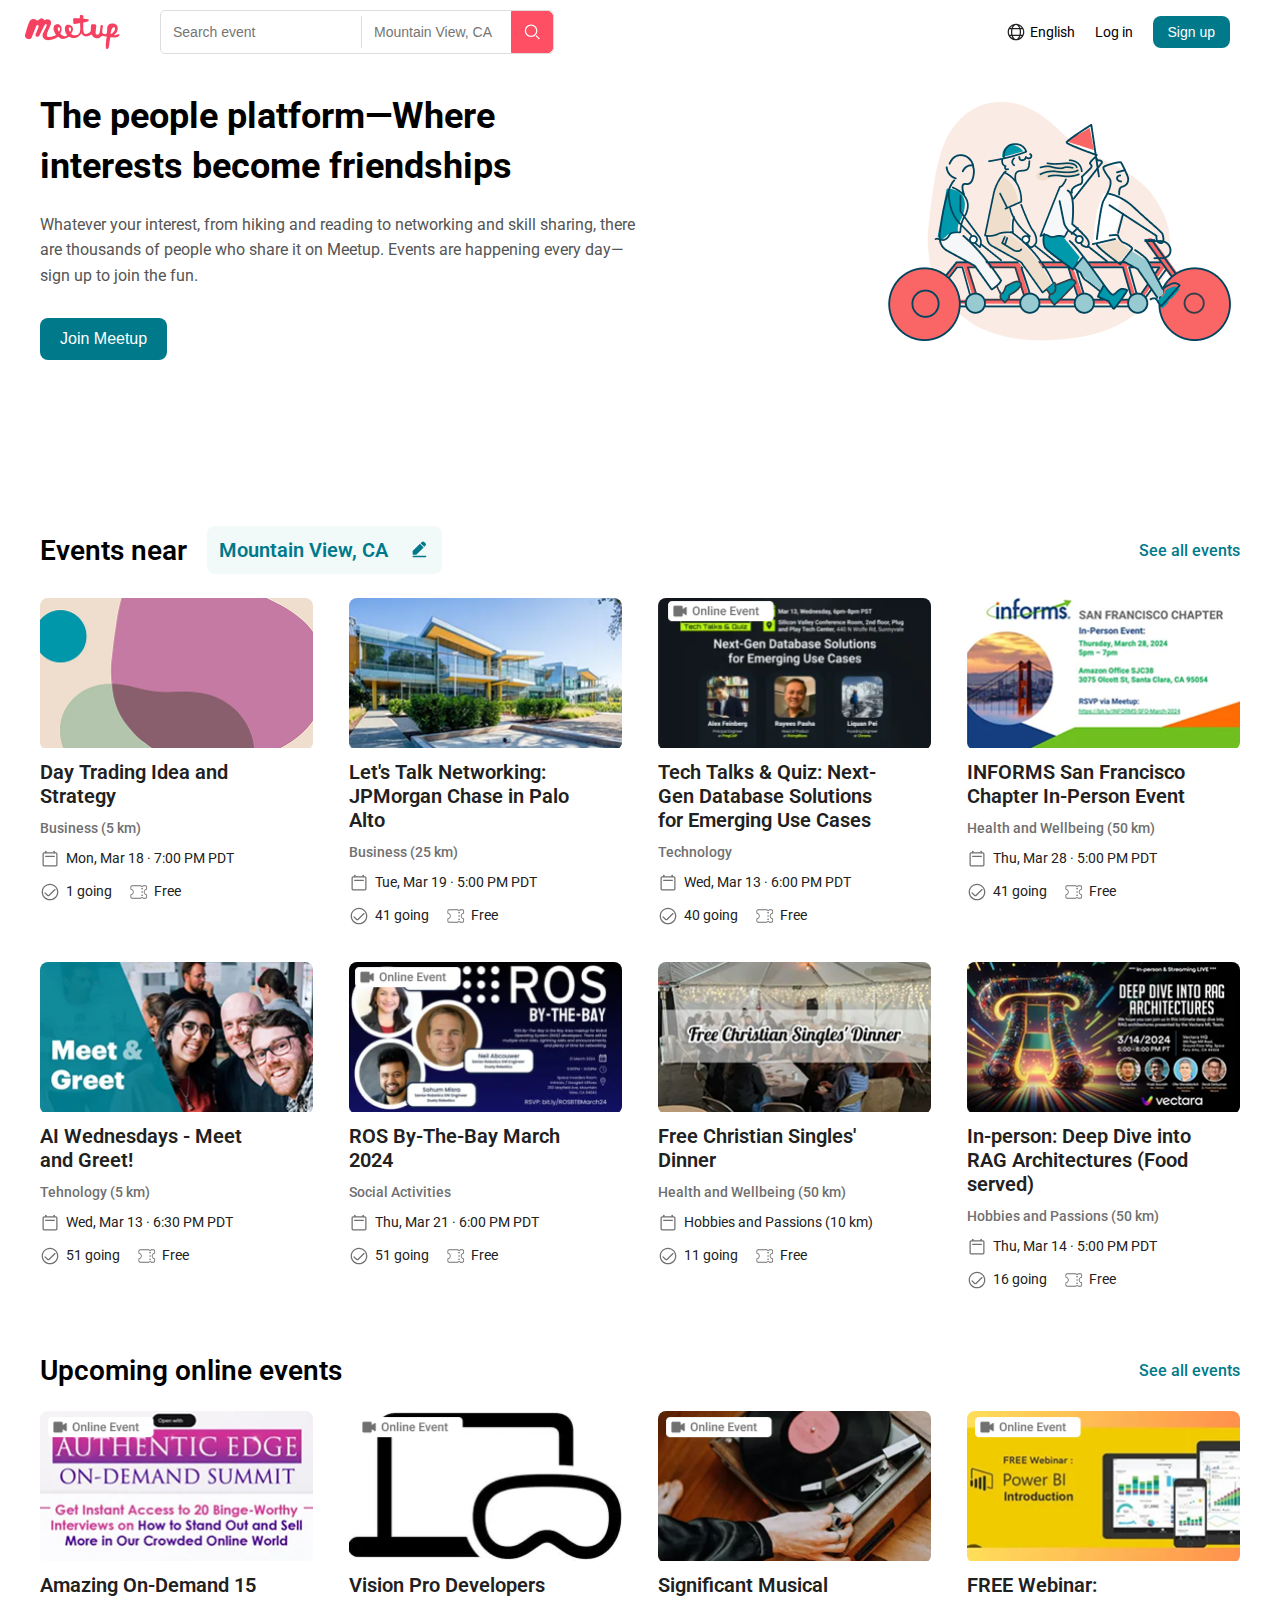
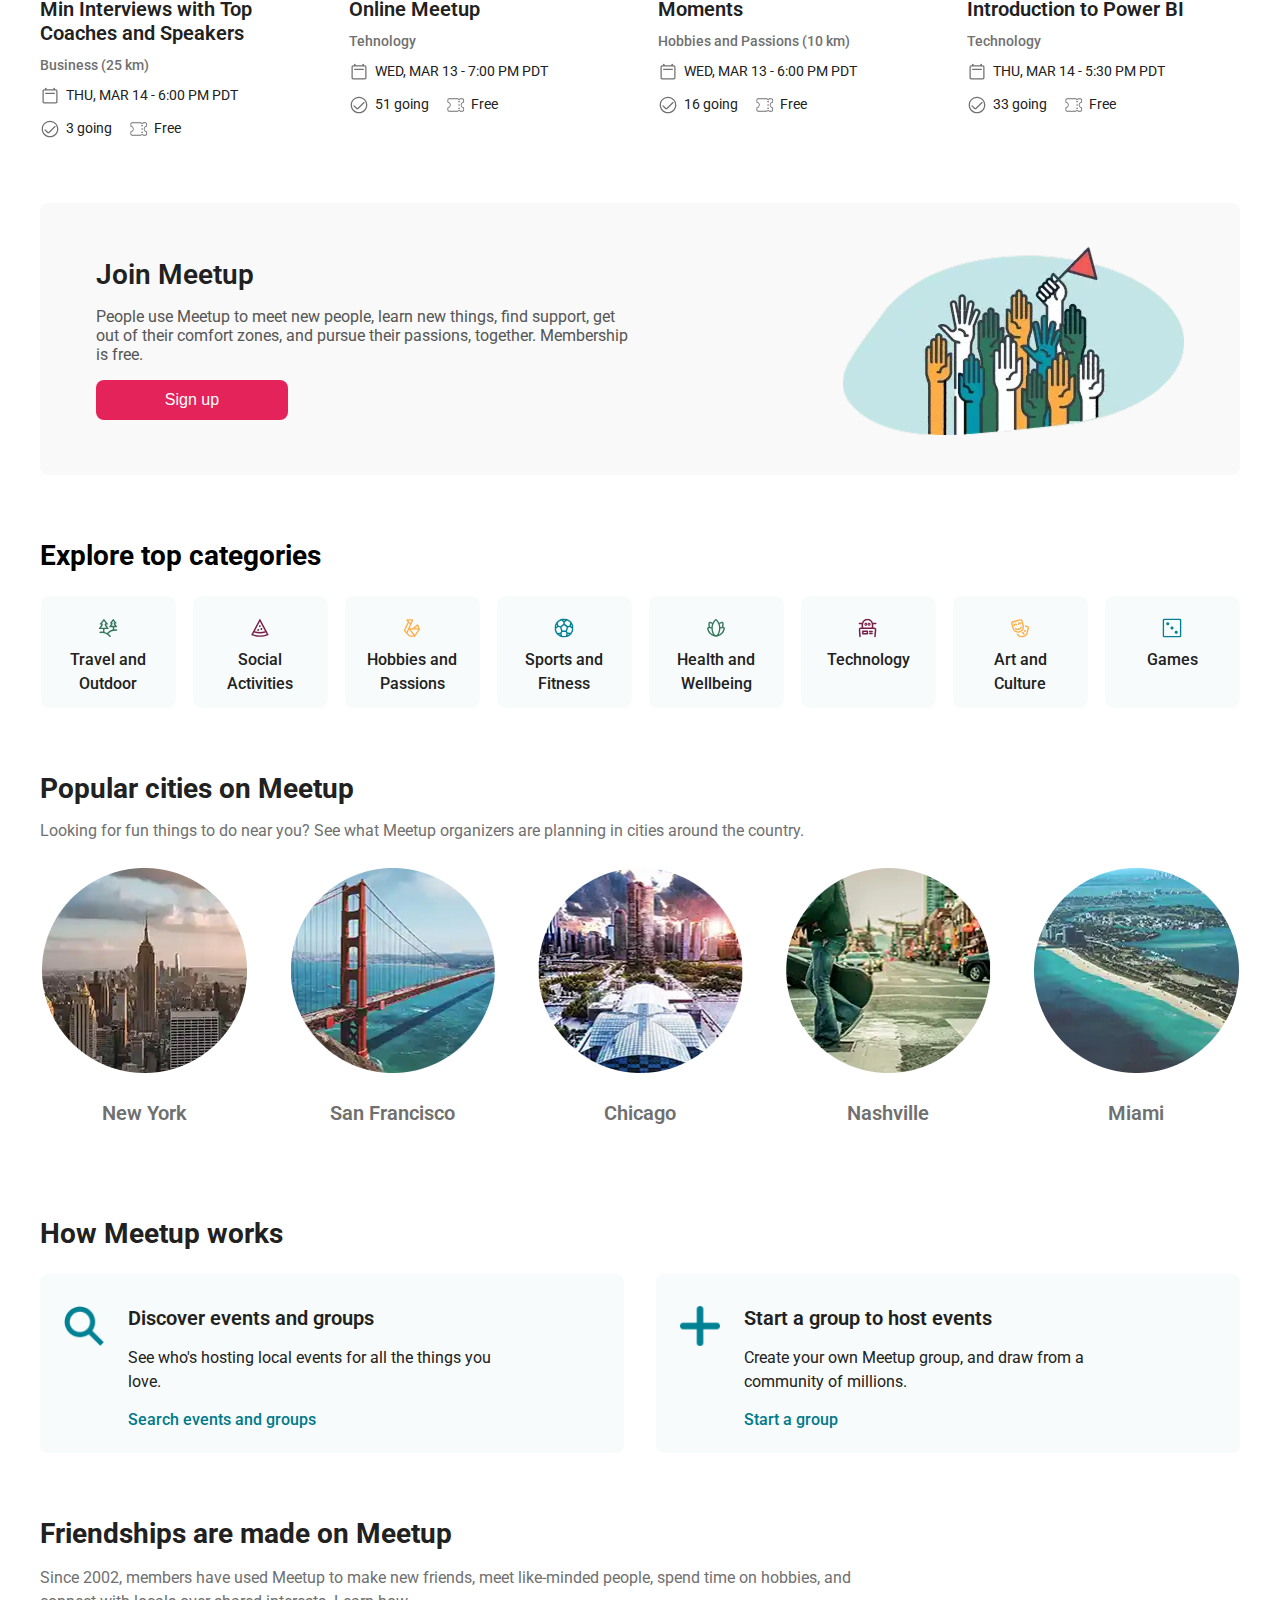
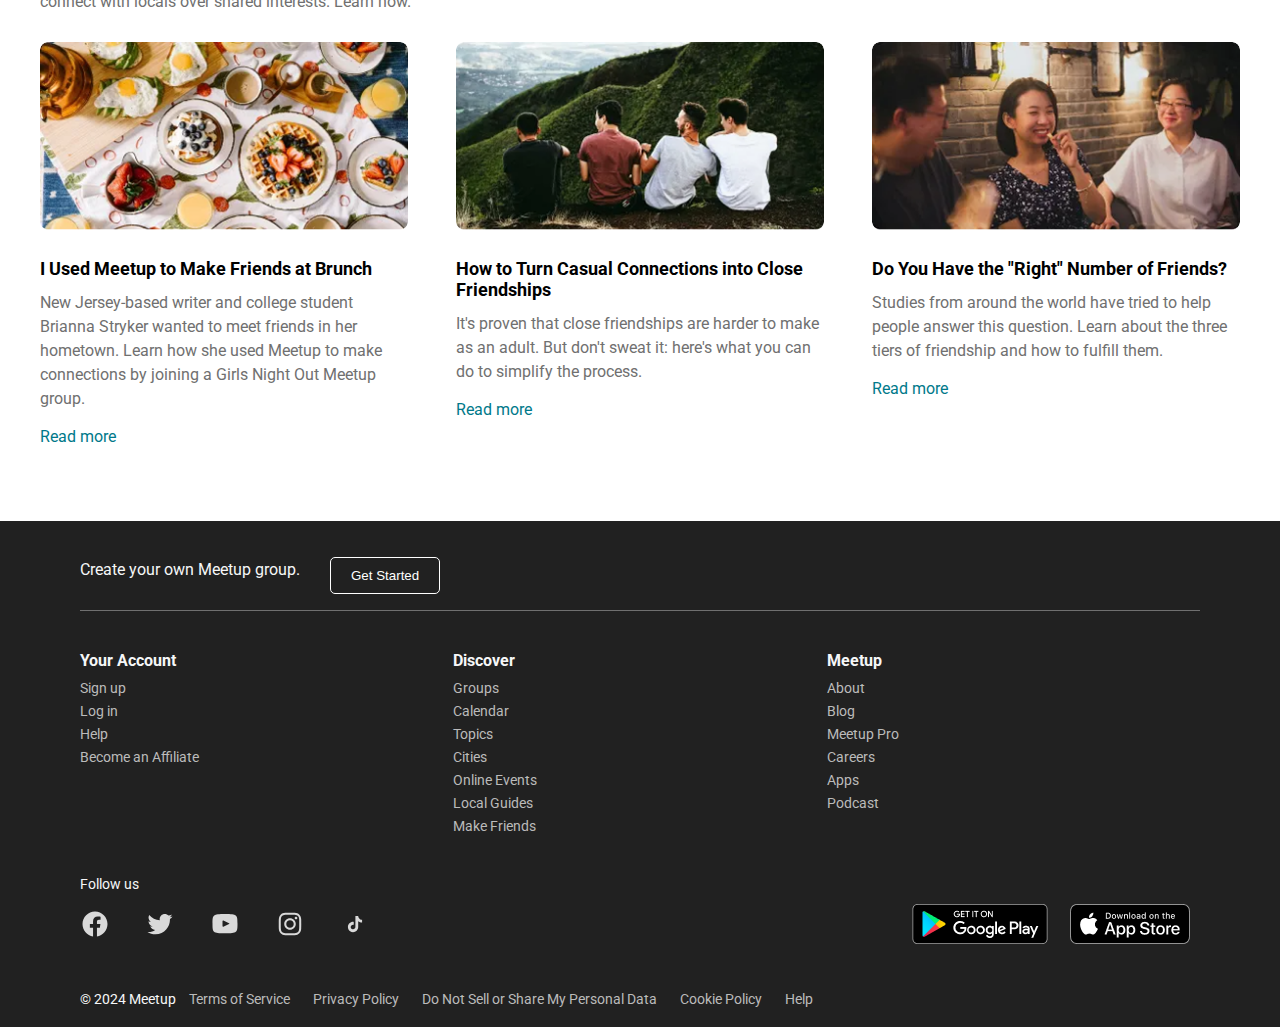
==== commit 7889dd42: "added events section" ====
--- a/index.html
+++ b/index.html
@@ -54,11 +54,210 @@
           />
         </div>
       </div>
-
-
-      
-      
-
+      <section class="events">
+        <div class="events-header">
+          <div class="events-header-left">
+            <h2>Events near</h2>
+            <div class="events-header-search">
+              <span>Mountain View, CA</span>
+              <img src="assets/img/svg/pencil.svg" alt="Pencil icon" class="pencil-icon" />
+            </div>
+          </div>
+          <a href="#" class="see-all-events mini-display-none">See all events</a>
+        </div>
+        <div class="events-grid">
+          <div class="event-card">
+            <img src="./assets/img/png/event1.png" alt="Day Trading Idea" />
+            <div class="event-info">
+              <h3>Day Trading Idea and Strategy</h3>
+              <p class="event-category">Business (5 km)</p>
+              <div class="event-details">
+                <div class="event-date">
+                  <img src="assets/img/svg/calendar.svg" alt="Calendar icon" class="event-icon" />
+                  <span>Mon, Mar 18 · 7:00 PM PDT</span>
+                </div>
+              <div class="event-data">
+                <div class="detail-item">
+                  <img src="assets/img/svg/check.svg" alt="Check icon" class="event-icon" />
+                  <span>1 going</span>
+                </div>
+                <div class="detail-item">
+                  <img src="assets/img/svg/ticket.svg" alt="Ticket icon" class="event-icon" />
+                  <span>Free</span>
+                </div>
+              </div>
+            </div>
+            <div class="event-online">
+              <img src="assets/img/svg/camera.svg" alt="Camera icon" class="event-online-icon" />
+              <span>Online Event</span>
+            </div>
+           </div>
+          </div>
+          <div class="event-card">
+            <img src="./assets/img/png/event2.png" alt="Let's Talk Networking: JPMorgan Chase in Palo Alto" />
+            <div class="event-info">
+              <h3>Let's Talk Networking: JPMorgan Chase in Palo Alto</h3>
+              <p class="event-category">Business (25 km)</p>
+              <div class="event-details">
+                <div class="event-date">
+                  <img src="assets/img/svg/calendar.svg" alt="Calendar icon" class="event-icon" />
+                  <span>Tue, Mar 19 · 5:00 PM PDT</span>
+                </div>
+              <div class="event-data">
+                <div class="detail-item">
+                  <img src="assets/img/svg/check.svg" alt="Check icon" class="event-icon" />
+                  <span>41 going</span>
+                </div>
+                <div class="detail-item">
+                  <img src="assets/img/svg/ticket.svg" alt="Ticket icon" class="event-icon" />
+                  <span>Free</span>
+                </div>
+              </div>
+            </div>
+            <p class="event-attendees">99 attendees</p>
+           </div>
+          </div>
+          <div class="event-card">
+            <img src="./assets/img/png/event3.png" alt="Tech Talks & Quiz: Next-Gen Database Solutions for Emerging Use Cases" />
+            <div class="event-info">
+              <h3>Tech Talks & Quiz: Next-Gen Database Solutions for Emerging Use Cases</h3>
+              <p class="event-category">Technology</p>
+              <div class="event-details">
+                <div class="event-date">
+                  <img src="assets/img/svg/calendar.svg" alt="Calendar icon" class="event-icon" />
+                  <span>Wed, Mar 13 · 6:00 PM PDT</span>
+                </div>
+              <div class="event-data">
+                <div class="detail-item">
+                  <img src="assets/img/svg/check.svg" alt="Check icon" class="event-icon" />
+                  <span>40 going</span>
+                </div>
+                <div class="detail-item">
+                  <img src="assets/img/svg/ticket.svg" alt="Ticket icon" class="event-icon" />
+                  <span>Free</span>
+                </div>
+              </div>
+            </div>
+            <p class="event-attendees">99 attendees</p>
+           </div>
+          </div>
+          <div class="event-card mini-display-none">
+            <img src="./assets/img/png/event4.png" alt="INFORMS San Francisco Chapter In-Person Event" />
+            <div class="event-info">
+              <h3>INFORMS San Francisco Chapter In-Person Event</h3>
+              <p class="event-category">Health and Wellbeing (50 km)</p>
+              <div class="event-details">
+                <div class="event-date">
+                  <img src="assets/img/svg/calendar.svg" alt="Calendar icon" class="event-icon" />
+                  <span>Thu, Mar 28 · 5:00 PM PDT</span>
+                </div>
+              <div class="event-data">
+                <div class="detail-item">
+                  <img src="assets/img/svg/check.svg" alt="Check icon" class="event-icon" />
+                  <span>41 going</span>
+                </div>
+                <div class="detail-item">
+                  <img src="assets/img/svg/ticket.svg" alt="Ticket icon" class="event-icon" />
+                  <span>Free</span>
+                </div>
+              </div>
+            </div>
+           </div>
+          </div>
+          <div class="event-card mini-display-none">
+            <img src="./assets/img/png/event5.png" alt="AI Wednesdays - Meet and Greet!" />
+            <div class="event-info">
+              <h3>AI Wednesdays - Meet and Greet!</h3>
+              <p class="event-category">Tehnology (5 km)</p>
+              <div class="event-details">
+                <div class="event-date">
+                  <img src="assets/img/svg/calendar.svg" alt="Calendar icon" class="event-icon" />
+                  <span>Wed, Mar 13 · 6:30 PM PDT</span>
+                </div>
+              <div class="event-data">
+                <div class="detail-item">
+                  <img src="assets/img/svg/check.svg" alt="Check icon" class="event-icon" />
+                  <span>51 going</span>
+                </div>
+                <div class="detail-item">
+                  <img src="assets/img/svg/ticket.svg" alt="Ticket icon" class="event-icon" />
+                  <span>Free</span>
+                </div>
+              </div>
+            </div>
+           </div>
+          </div>
+          <div class="event-card mini-display-none">
+            <img src="./assets/img/png/event6.png" alt="ROS By-The-Bay March 2024" />
+            <div class="event-info">
+              <h3>ROS By-The-Bay March 2024</h3>
+              <p class="event-category">Social Activities</p>
+              <div class="event-details">
+                <div class="event-date">
+                  <img src="assets/img/svg/calendar.svg" alt="Calendar icon" class="event-icon" />
+                  <span>Thu, Mar 21 · 6:00 PM PDT</span>
+                </div>
+              <div class="event-data">
+                <div class="detail-item">
+                  <img src="assets/img/svg/check.svg" alt="Check icon" class="event-icon" />
+                  <span>51 going</span>
+                </div>
+                <div class="detail-item">
+                  <img src="assets/img/svg/ticket.svg" alt="Ticket icon" class="event-icon" />
+                  <span>Free</span>
+                </div>
+              </div>
+            </div>
+           </div>
+          </div>
+          <div class="event-card mini-display-none">
+            <img src="./assets/img/png/event7.png" alt="Free Christian Singles' Dinner" />
+            <div class="event-info">
+              <h3>Free Christian Singles' Dinner</h3>
+              <p class="event-category">Health and Wellbeing (50 km)</p>
+              <div class="event-details">
+                <div class="event-date">
+                  <img src="assets/img/svg/calendar.svg" alt="Calendar icon" class="event-icon" />
+                  <span>Hobbies and Passions (10 km)</span>
+                </div>
+              <div class="event-data">
+                <div class="detail-item">
+                  <img src="assets/img/svg/check.svg" alt="Check icon" class="event-icon" />
+                  <span>11 going</span>
+                </div>
+                <div class="detail-item">
+                  <img src="assets/img/svg/ticket.svg" alt="Ticket icon" class="event-icon" />
+                  <span>Free</span>
+                </div>
+              </div>
+            </div>
+           </div>
+          </div>
+          <div class="event-card mini-display-none">
+            <img src="./assets/img/png/event8.png" alt="In-person: Deep Dive into RAG Architectures (Food served)" />
+            <div class="event-info">
+              <h3>In-person: Deep Dive into RAG Architectures (Food served)</h3>
+              <p class="event-category">Hobbies and Passions (50 km)</p>
+              <div class="event-details">
+                <div class="event-date">
+                  <img src="assets/img/svg/calendar.svg" alt="Calendar icon" class="event-icon" />
+                  <span>Thu, Mar 14 · 5:00 PM PDT</span>
+                </div>
+              <div class="event-data">
+                <div class="detail-item">
+                  <img src="assets/img/svg/check.svg" alt="Check icon" class="event-icon" />
+                  <span>16 going</span>
+                </div>
+                <div class="detail-item">
+                  <img src="assets/img/svg/ticket.svg" alt="Ticket icon" class="event-icon" />
+                  <span>Free</span>
+                </div>
+              </div>
+            </div>
+           </div>
+          </div>
+        </div>
+      </section>
       <section class="upcoming-events">
         <div class="upcoming-header">
           <h2>Upcoming online events</h2>
--- a/styles/style.css
+++ b/styles/style.css
@@ -156,9 +156,68 @@
   }
 }
 
-
-
-
+/* Events Section */
+.events {
+  max-width: 1200px;
+  width: 100%;
+}
+.events-header {
+  display: flex;
+  justify-content: space-between;
+  align-items: center;
+  margin-bottom: 24px;
+}
+.events-header-left {
+  display: flex;
+  flex-direction: row;
+  align-items: center;
+  gap: 20px;
+  
+}
+.events-header-left h2 {
+  font-size: 28px;
+  font-weight: 600;
+}
+.events-header-search {
+  display: flex;
+  flex-direction: row;
+  align-items: center;
+  gap: 20px;
+  font-size: 20px;
+  font-weight: 600;
+  color: #00798a;
+  background-color: rgb(151, 202, 209, 0.12);
+  padding: 12px;
+  border-radius: 8px;
+}
+
+.events-header-search .pencil-icon {
+  width: 22px;
+  height: 22px;
+  display: inline-block;
+}
+.events-header .see-all-events {
+  font-size: 16px;
+  font-weight: 500;
+  color: #00798a;
+  text-decoration: none;
+}
+
+
+/* Styles for screens with max-width 400px */
+@media (max-width: 400px) {
+  .events-header-left h2 {
+    font-size: 20px;
+  }
+  .events-header-search {
+    font-size: 14px;
+    padding: 8px;
+  }
+  .events-header-search .pencil-icon {
+    width: 16px;
+    height: 16px;
+  }
+}
 
 
 /* Upcoming Events Section */
@@ -644,6 +703,11 @@
   .works-cards .card {
     width: 100%;
   }
+  .meetup-works h2 {
+    font-size: 20px;
+    font-weight: 600;
+    margin-bottom: 18px;
+  }
 }
 
 /* Friendships Section */
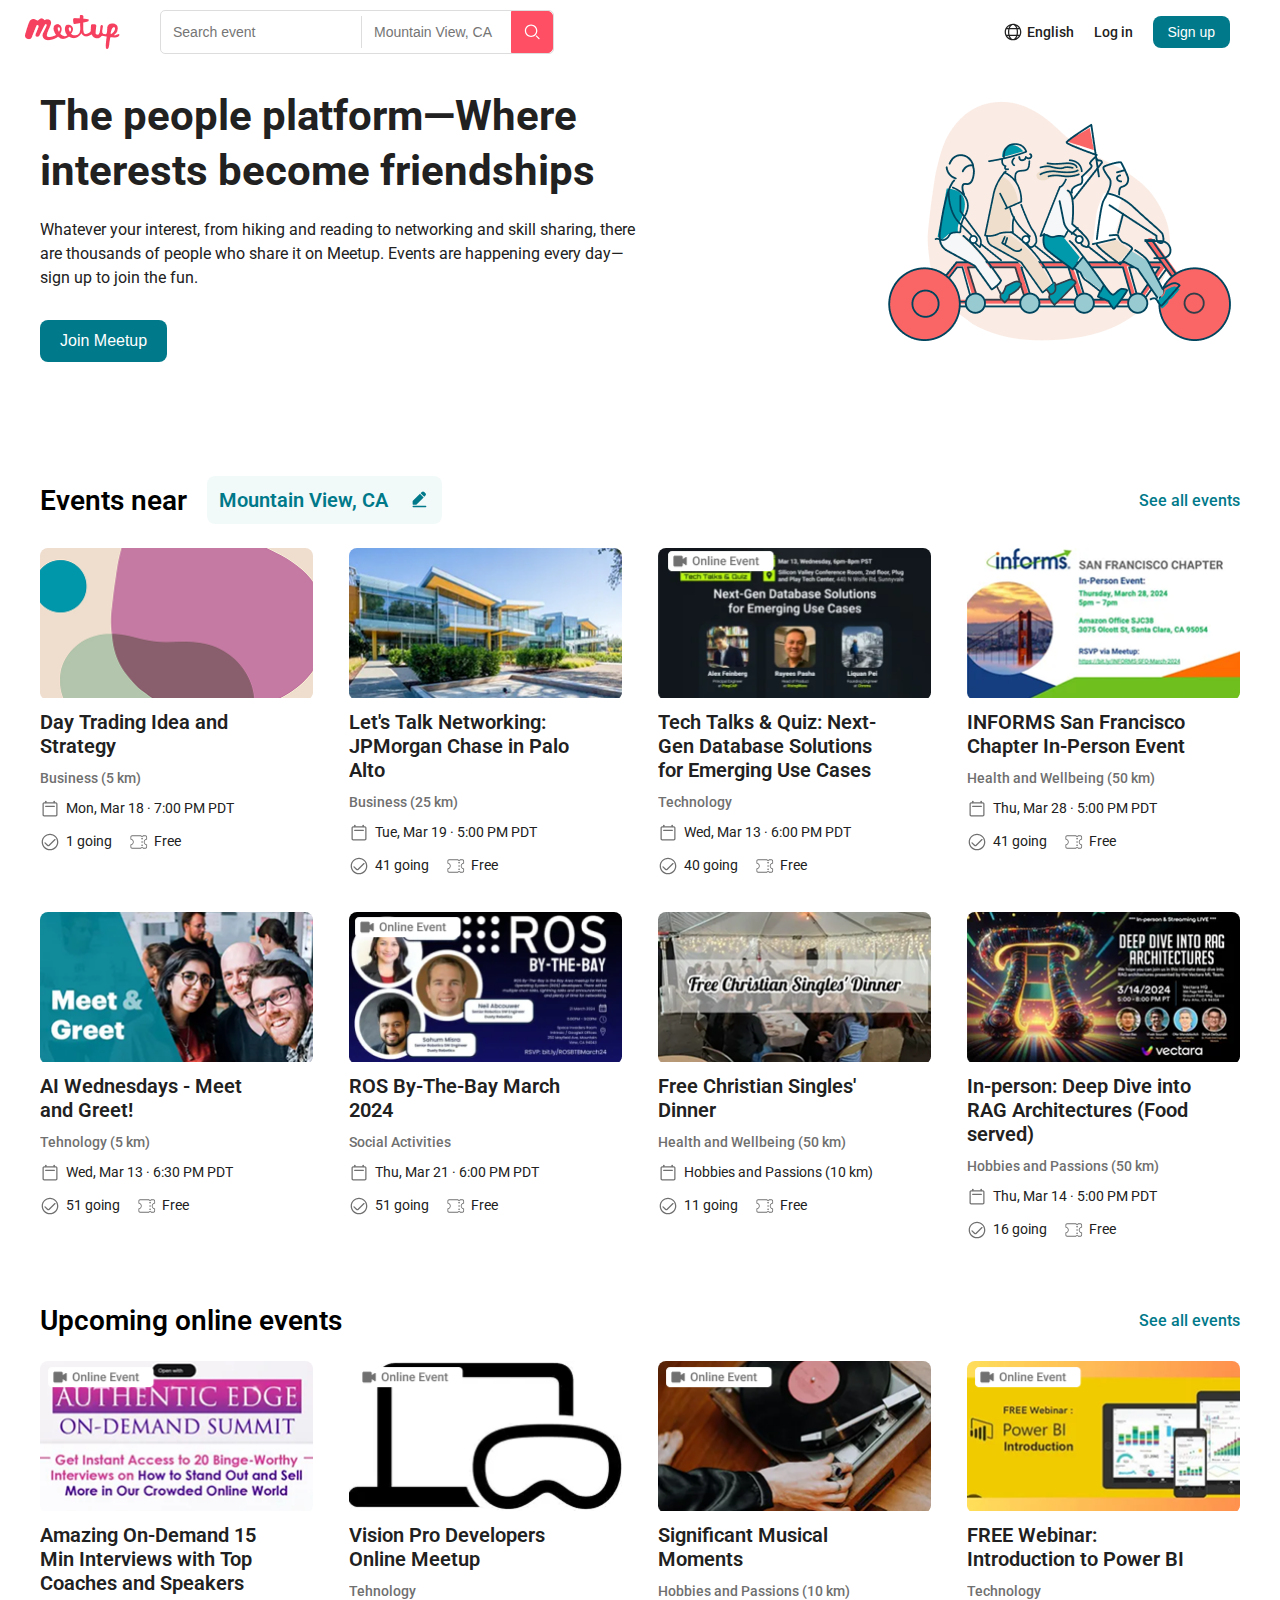
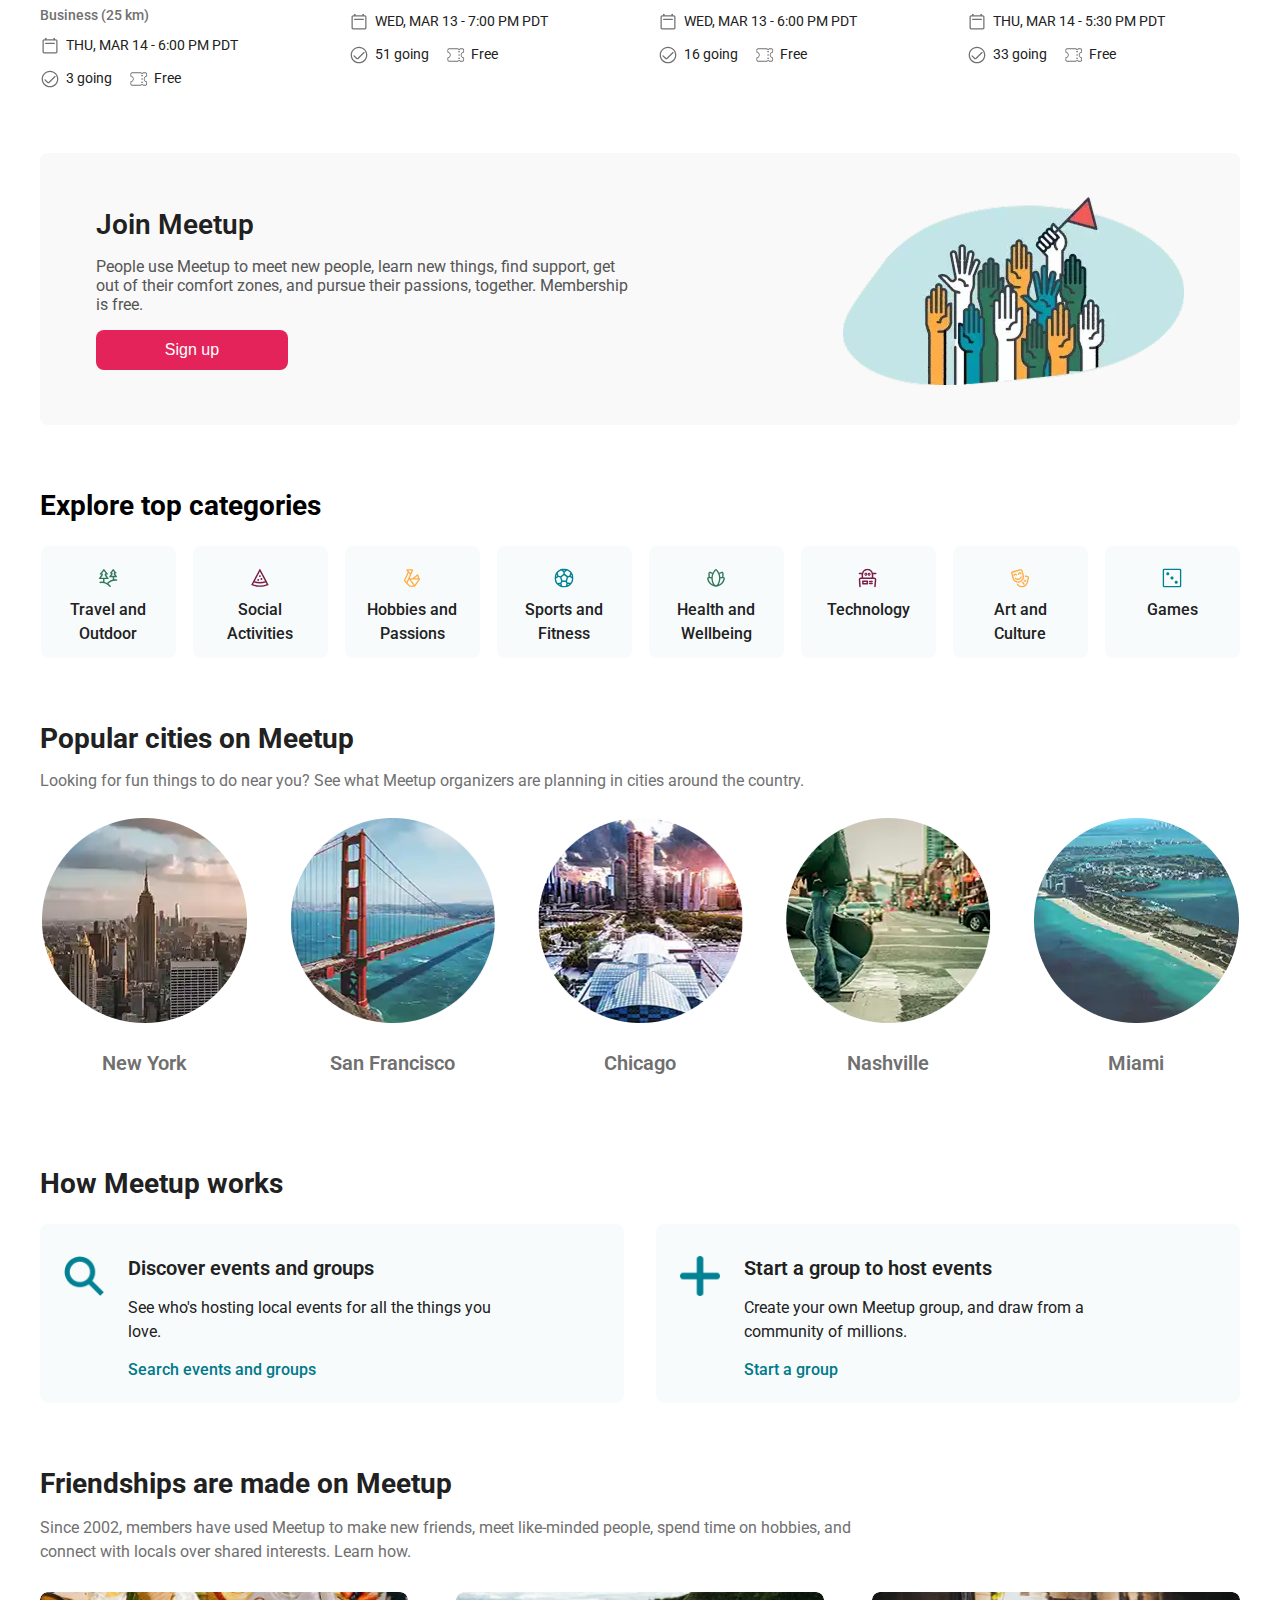
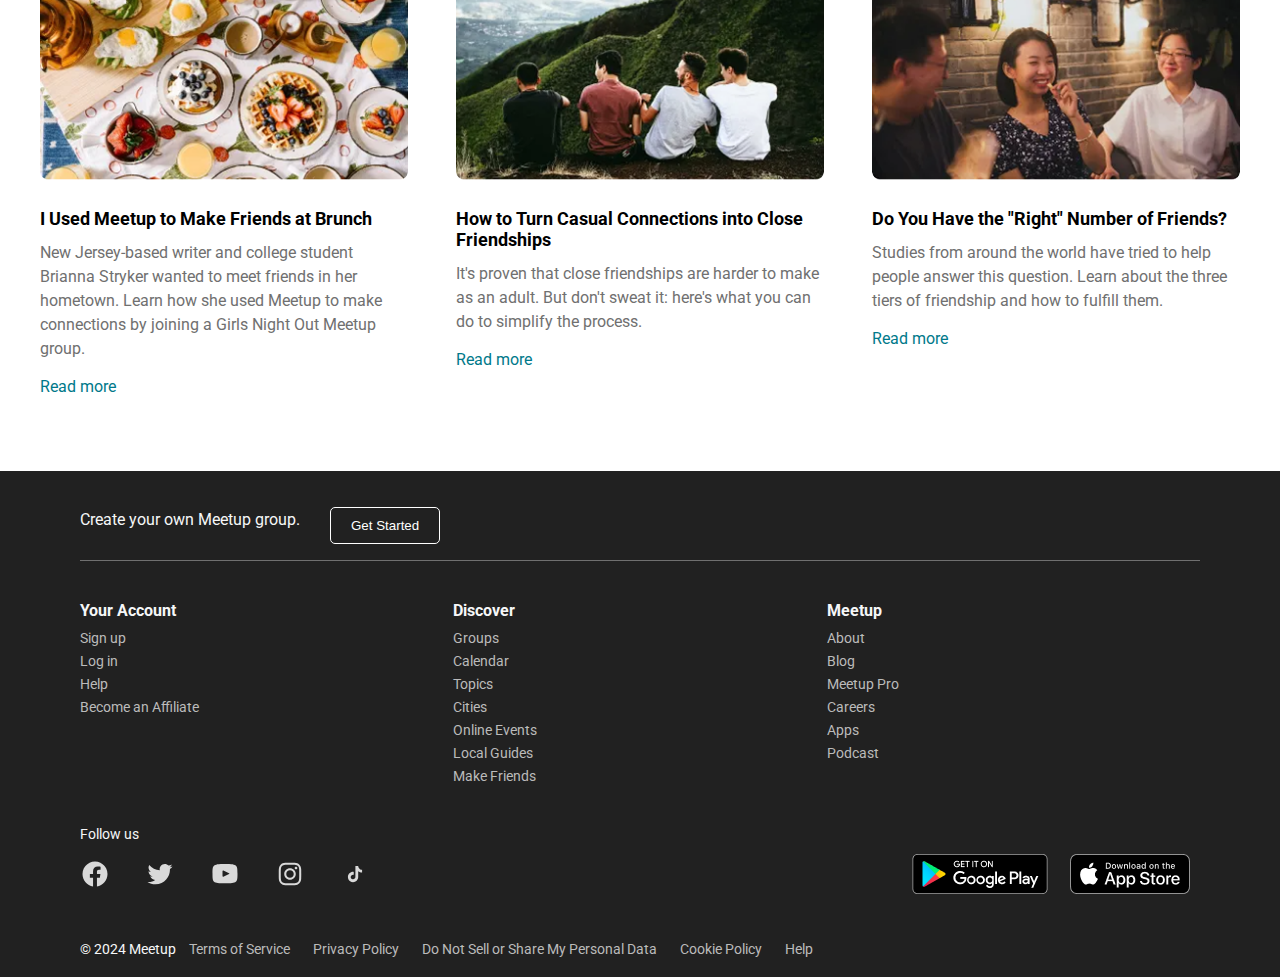
==== commit 36b963be: "fix nav and header sections" ====
--- a/index.html
+++ b/index.html
@@ -17,7 +17,7 @@
     <nav class="navbar">
       <div class="nav-left">
         <div class="logo"></div>
-        <div class="search-container">
+        <div class="search-container mini-display-none">
           <input
             type="search"
             class="search-input"
@@ -36,6 +36,12 @@
         <button class="signup-button">Sign up</button>
       </div>
     </nav>
+    <div class="search-bar2">
+      <input type="text" class="search-input2" placeholder="Search events" />
+      <button class="search-button2">
+        <img src="./assets/img/svg/search-icon-white.svg" alt="Search icon" />
+      </button>
+    </div>
     <main class="main">
       <div class="header-content">
         <div class="header-text">
@@ -60,10 +66,16 @@
             <h2>Events near</h2>
             <div class="events-header-search">
               <span>Mountain View, CA</span>
-              <img src="assets/img/svg/pencil.svg" alt="Pencil icon" class="pencil-icon" />
-            </div>
-          </div>
-          <a href="#" class="see-all-events mini-display-none">See all events</a>
+              <img
+                src="assets/img/svg/pencil.svg"
+                alt="Pencil icon"
+                class="pencil-icon"
+              />
+            </div>
+          </div>
+          <a href="#" class="see-all-events mini-display-none"
+            >See all events</a
+          >
         </div>
         <div class="events-grid">
           <div class="event-card">
@@ -73,294 +85,487 @@
               <p class="event-category">Business (5 km)</p>
               <div class="event-details">
                 <div class="event-date">
-                  <img src="assets/img/svg/calendar.svg" alt="Calendar icon" class="event-icon" />
+                  <img
+                    src="assets/img/svg/calendar.svg"
+                    alt="Calendar icon"
+                    class="event-icon"
+                  />
                   <span>Mon, Mar 18 · 7:00 PM PDT</span>
                 </div>
-              <div class="event-data">
-                <div class="detail-item">
-                  <img src="assets/img/svg/check.svg" alt="Check icon" class="event-icon" />
-                  <span>1 going</span>
-                </div>
-                <div class="detail-item">
-                  <img src="assets/img/svg/ticket.svg" alt="Ticket icon" class="event-icon" />
-                  <span>Free</span>
-                </div>
-              </div>
-            </div>
-            <div class="event-online">
-              <img src="assets/img/svg/camera.svg" alt="Camera icon" class="event-online-icon" />
-              <span>Online Event</span>
-            </div>
-           </div>
+                <div class="event-data">
+                  <div class="detail-item">
+                    <img
+                      src="assets/img/svg/check.svg"
+                      alt="Check icon"
+                      class="event-icon"
+                    />
+                    <span>1 going</span>
+                  </div>
+                  <div class="detail-item">
+                    <img
+                      src="assets/img/svg/ticket.svg"
+                      alt="Ticket icon"
+                      class="event-icon"
+                    />
+                    <span>Free</span>
+                  </div>
+                </div>
+              </div>
+              <div class="event-online">
+                <img
+                  src="assets/img/svg/camera.svg"
+                  alt="Camera icon"
+                  class="event-online-icon"
+                />
+                <span>Online Event</span>
+              </div>
+            </div>
           </div>
           <div class="event-card">
-            <img src="./assets/img/png/event2.png" alt="Let's Talk Networking: JPMorgan Chase in Palo Alto" />
+            <img
+              src="./assets/img/png/event2.png"
+              alt="Let's Talk Networking: JPMorgan Chase in Palo Alto"
+            />
             <div class="event-info">
               <h3>Let's Talk Networking: JPMorgan Chase in Palo Alto</h3>
               <p class="event-category">Business (25 km)</p>
               <div class="event-details">
                 <div class="event-date">
-                  <img src="assets/img/svg/calendar.svg" alt="Calendar icon" class="event-icon" />
+                  <img
+                    src="assets/img/svg/calendar.svg"
+                    alt="Calendar icon"
+                    class="event-icon"
+                  />
                   <span>Tue, Mar 19 · 5:00 PM PDT</span>
                 </div>
-              <div class="event-data">
-                <div class="detail-item">
-                  <img src="assets/img/svg/check.svg" alt="Check icon" class="event-icon" />
-                  <span>41 going</span>
-                </div>
-                <div class="detail-item">
-                  <img src="assets/img/svg/ticket.svg" alt="Ticket icon" class="event-icon" />
-                  <span>Free</span>
-                </div>
-              </div>
-            </div>
-            <p class="event-attendees">99 attendees</p>
-           </div>
+                <div class="event-data">
+                  <div class="detail-item">
+                    <img
+                      src="assets/img/svg/check.svg"
+                      alt="Check icon"
+                      class="event-icon"
+                    />
+                    <span>41 going</span>
+                  </div>
+                  <div class="detail-item">
+                    <img
+                      src="assets/img/svg/ticket.svg"
+                      alt="Ticket icon"
+                      class="event-icon"
+                    />
+                    <span>Free</span>
+                  </div>
+                </div>
+              </div>
+              <p class="event-attendees">99 attendees</p>
+            </div>
           </div>
           <div class="event-card">
-            <img src="./assets/img/png/event3.png" alt="Tech Talks & Quiz: Next-Gen Database Solutions for Emerging Use Cases" />
-            <div class="event-info">
-              <h3>Tech Talks & Quiz: Next-Gen Database Solutions for Emerging Use Cases</h3>
+            <img
+              src="./assets/img/png/event3.png"
+              alt="Tech Talks & Quiz: Next-Gen Database Solutions for Emerging Use Cases"
+            />
+            <div class="event-info">
+              <h3>
+                Tech Talks & Quiz: Next-Gen Database Solutions for Emerging Use
+                Cases
+              </h3>
               <p class="event-category">Technology</p>
               <div class="event-details">
                 <div class="event-date">
-                  <img src="assets/img/svg/calendar.svg" alt="Calendar icon" class="event-icon" />
+                  <img
+                    src="assets/img/svg/calendar.svg"
+                    alt="Calendar icon"
+                    class="event-icon"
+                  />
                   <span>Wed, Mar 13 · 6:00 PM PDT</span>
                 </div>
-              <div class="event-data">
-                <div class="detail-item">
-                  <img src="assets/img/svg/check.svg" alt="Check icon" class="event-icon" />
-                  <span>40 going</span>
-                </div>
-                <div class="detail-item">
-                  <img src="assets/img/svg/ticket.svg" alt="Ticket icon" class="event-icon" />
-                  <span>Free</span>
-                </div>
-              </div>
-            </div>
-            <p class="event-attendees">99 attendees</p>
-           </div>
+                <div class="event-data">
+                  <div class="detail-item">
+                    <img
+                      src="assets/img/svg/check.svg"
+                      alt="Check icon"
+                      class="event-icon"
+                    />
+                    <span>40 going</span>
+                  </div>
+                  <div class="detail-item">
+                    <img
+                      src="assets/img/svg/ticket.svg"
+                      alt="Ticket icon"
+                      class="event-icon"
+                    />
+                    <span>Free</span>
+                  </div>
+                </div>
+              </div>
+              <p class="event-attendees">99 attendees</p>
+            </div>
           </div>
           <div class="event-card mini-display-none">
-            <img src="./assets/img/png/event4.png" alt="INFORMS San Francisco Chapter In-Person Event" />
+            <img
+              src="./assets/img/png/event4.png"
+              alt="INFORMS San Francisco Chapter In-Person Event"
+            />
             <div class="event-info">
               <h3>INFORMS San Francisco Chapter In-Person Event</h3>
               <p class="event-category">Health and Wellbeing (50 km)</p>
               <div class="event-details">
                 <div class="event-date">
-                  <img src="assets/img/svg/calendar.svg" alt="Calendar icon" class="event-icon" />
+                  <img
+                    src="assets/img/svg/calendar.svg"
+                    alt="Calendar icon"
+                    class="event-icon"
+                  />
                   <span>Thu, Mar 28 · 5:00 PM PDT</span>
                 </div>
-              <div class="event-data">
-                <div class="detail-item">
-                  <img src="assets/img/svg/check.svg" alt="Check icon" class="event-icon" />
-                  <span>41 going</span>
-                </div>
-                <div class="detail-item">
-                  <img src="assets/img/svg/ticket.svg" alt="Ticket icon" class="event-icon" />
-                  <span>Free</span>
-                </div>
-              </div>
-            </div>
-           </div>
+                <div class="event-data">
+                  <div class="detail-item">
+                    <img
+                      src="assets/img/svg/check.svg"
+                      alt="Check icon"
+                      class="event-icon"
+                    />
+                    <span>41 going</span>
+                  </div>
+                  <div class="detail-item">
+                    <img
+                      src="assets/img/svg/ticket.svg"
+                      alt="Ticket icon"
+                      class="event-icon"
+                    />
+                    <span>Free</span>
+                  </div>
+                </div>
+              </div>
+            </div>
           </div>
           <div class="event-card mini-display-none">
-            <img src="./assets/img/png/event5.png" alt="AI Wednesdays - Meet and Greet!" />
+            <img
+              src="./assets/img/png/event5.png"
+              alt="AI Wednesdays - Meet and Greet!"
+            />
             <div class="event-info">
               <h3>AI Wednesdays - Meet and Greet!</h3>
               <p class="event-category">Tehnology (5 km)</p>
               <div class="event-details">
                 <div class="event-date">
-                  <img src="assets/img/svg/calendar.svg" alt="Calendar icon" class="event-icon" />
+                  <img
+                    src="assets/img/svg/calendar.svg"
+                    alt="Calendar icon"
+                    class="event-icon"
+                  />
                   <span>Wed, Mar 13 · 6:30 PM PDT</span>
                 </div>
-              <div class="event-data">
-                <div class="detail-item">
-                  <img src="assets/img/svg/check.svg" alt="Check icon" class="event-icon" />
-                  <span>51 going</span>
-                </div>
-                <div class="detail-item">
-                  <img src="assets/img/svg/ticket.svg" alt="Ticket icon" class="event-icon" />
-                  <span>Free</span>
-                </div>
-              </div>
-            </div>
-           </div>
+                <div class="event-data">
+                  <div class="detail-item">
+                    <img
+                      src="assets/img/svg/check.svg"
+                      alt="Check icon"
+                      class="event-icon"
+                    />
+                    <span>51 going</span>
+                  </div>
+                  <div class="detail-item">
+                    <img
+                      src="assets/img/svg/ticket.svg"
+                      alt="Ticket icon"
+                      class="event-icon"
+                    />
+                    <span>Free</span>
+                  </div>
+                </div>
+              </div>
+            </div>
           </div>
           <div class="event-card mini-display-none">
-            <img src="./assets/img/png/event6.png" alt="ROS By-The-Bay March 2024" />
+            <img
+              src="./assets/img/png/event6.png"
+              alt="ROS By-The-Bay March 2024"
+            />
             <div class="event-info">
               <h3>ROS By-The-Bay March 2024</h3>
               <p class="event-category">Social Activities</p>
               <div class="event-details">
                 <div class="event-date">
-                  <img src="assets/img/svg/calendar.svg" alt="Calendar icon" class="event-icon" />
+                  <img
+                    src="assets/img/svg/calendar.svg"
+                    alt="Calendar icon"
+                    class="event-icon"
+                  />
                   <span>Thu, Mar 21 · 6:00 PM PDT</span>
                 </div>
-              <div class="event-data">
-                <div class="detail-item">
-                  <img src="assets/img/svg/check.svg" alt="Check icon" class="event-icon" />
-                  <span>51 going</span>
-                </div>
-                <div class="detail-item">
-                  <img src="assets/img/svg/ticket.svg" alt="Ticket icon" class="event-icon" />
-                  <span>Free</span>
-                </div>
-              </div>
-            </div>
-           </div>
+                <div class="event-data">
+                  <div class="detail-item">
+                    <img
+                      src="assets/img/svg/check.svg"
+                      alt="Check icon"
+                      class="event-icon"
+                    />
+                    <span>51 going</span>
+                  </div>
+                  <div class="detail-item">
+                    <img
+                      src="assets/img/svg/ticket.svg"
+                      alt="Ticket icon"
+                      class="event-icon"
+                    />
+                    <span>Free</span>
+                  </div>
+                </div>
+              </div>
+            </div>
           </div>
           <div class="event-card mini-display-none">
-            <img src="./assets/img/png/event7.png" alt="Free Christian Singles' Dinner" />
+            <img
+              src="./assets/img/png/event7.png"
+              alt="Free Christian Singles' Dinner"
+            />
             <div class="event-info">
               <h3>Free Christian Singles' Dinner</h3>
               <p class="event-category">Health and Wellbeing (50 km)</p>
               <div class="event-details">
                 <div class="event-date">
-                  <img src="assets/img/svg/calendar.svg" alt="Calendar icon" class="event-icon" />
+                  <img
+                    src="assets/img/svg/calendar.svg"
+                    alt="Calendar icon"
+                    class="event-icon"
+                  />
                   <span>Hobbies and Passions (10 km)</span>
                 </div>
-              <div class="event-data">
-                <div class="detail-item">
-                  <img src="assets/img/svg/check.svg" alt="Check icon" class="event-icon" />
-                  <span>11 going</span>
-                </div>
-                <div class="detail-item">
-                  <img src="assets/img/svg/ticket.svg" alt="Ticket icon" class="event-icon" />
-                  <span>Free</span>
-                </div>
-              </div>
-            </div>
-           </div>
+                <div class="event-data">
+                  <div class="detail-item">
+                    <img
+                      src="assets/img/svg/check.svg"
+                      alt="Check icon"
+                      class="event-icon"
+                    />
+                    <span>11 going</span>
+                  </div>
+                  <div class="detail-item">
+                    <img
+                      src="assets/img/svg/ticket.svg"
+                      alt="Ticket icon"
+                      class="event-icon"
+                    />
+                    <span>Free</span>
+                  </div>
+                </div>
+              </div>
+            </div>
           </div>
           <div class="event-card mini-display-none">
-            <img src="./assets/img/png/event8.png" alt="In-person: Deep Dive into RAG Architectures (Food served)" />
+            <img
+              src="./assets/img/png/event8.png"
+              alt="In-person: Deep Dive into RAG Architectures (Food served)"
+            />
             <div class="event-info">
               <h3>In-person: Deep Dive into RAG Architectures (Food served)</h3>
               <p class="event-category">Hobbies and Passions (50 km)</p>
               <div class="event-details">
                 <div class="event-date">
-                  <img src="assets/img/svg/calendar.svg" alt="Calendar icon" class="event-icon" />
+                  <img
+                    src="assets/img/svg/calendar.svg"
+                    alt="Calendar icon"
+                    class="event-icon"
+                  />
                   <span>Thu, Mar 14 · 5:00 PM PDT</span>
                 </div>
-              <div class="event-data">
-                <div class="detail-item">
-                  <img src="assets/img/svg/check.svg" alt="Check icon" class="event-icon" />
-                  <span>16 going</span>
-                </div>
-                <div class="detail-item">
-                  <img src="assets/img/svg/ticket.svg" alt="Ticket icon" class="event-icon" />
-                  <span>Free</span>
-                </div>
-              </div>
-            </div>
-           </div>
+                <div class="event-data">
+                  <div class="detail-item">
+                    <img
+                      src="assets/img/svg/check.svg"
+                      alt="Check icon"
+                      class="event-icon"
+                    />
+                    <span>16 going</span>
+                  </div>
+                  <div class="detail-item">
+                    <img
+                      src="assets/img/svg/ticket.svg"
+                      alt="Ticket icon"
+                      class="event-icon"
+                    />
+                    <span>Free</span>
+                  </div>
+                </div>
+              </div>
+            </div>
           </div>
         </div>
       </section>
       <section class="upcoming-events">
         <div class="upcoming-header">
           <h2>Upcoming online events</h2>
-          <a href="#" class="see-all-events mini-display-none">See all events</a>
+          <a href="#" class="see-all-events mini-display-none"
+            >See all events</a
+          >
         </div>
         <div class="events-grid">
           <div class="event-card">
-            <img src="./assets/img/png/upcoming-event1.png" alt="Amazing On-Demand Summit" />
-            <div class="event-info">
-              <h3>Amazing On-Demand 15 Min Interviews with Top Coaches and Speakers</h3>
+            <img
+              src="./assets/img/png/upcoming-event1.png"
+              alt="Amazing On-Demand Summit"
+            />
+            <div class="event-info">
+              <h3>
+                Amazing On-Demand 15 Min Interviews with Top Coaches and
+                Speakers
+              </h3>
               <p class="event-category">Business (25 km)</p>
               <div class="event-details">
                 <div class="event-date">
-                  <img src="assets/img/svg/calendar.svg" alt="Calendar icon" class="event-icon" />
+                  <img
+                    src="assets/img/svg/calendar.svg"
+                    alt="Calendar icon"
+                    class="event-icon"
+                  />
                   <span>THU, MAR 14 - 6:00 PM PDT</span>
                 </div>
-              <div class="event-data">
-                <div class="detail-item">
-                  <img src="assets/img/svg/check.svg" alt="Check icon" class="event-icon" />
-                  <span>3 going</span>
-                </div>
-                <div class="detail-item">
-                  <img src="assets/img/svg/ticket.svg" alt="Ticket icon" class="event-icon" />
-                  <span>Free</span>
-                </div>
-              </div>
-            </div>
-            <div class="event-online">
-              <img src="assets/img/svg/camera.svg" alt="Camera icon" class="event-online-icon" />
-              <span>Online Event</span>
-            </div>
-           </div>
+                <div class="event-data">
+                  <div class="detail-item">
+                    <img
+                      src="assets/img/svg/check.svg"
+                      alt="Check icon"
+                      class="event-icon"
+                    />
+                    <span>3 going</span>
+                  </div>
+                  <div class="detail-item">
+                    <img
+                      src="assets/img/svg/ticket.svg"
+                      alt="Ticket icon"
+                      class="event-icon"
+                    />
+                    <span>Free</span>
+                  </div>
+                </div>
+              </div>
+              <div class="event-online">
+                <img
+                  src="assets/img/svg/camera.svg"
+                  alt="Camera icon"
+                  class="event-online-icon"
+                />
+                <span>Online Event</span>
+              </div>
+            </div>
           </div>
           <div class="event-card">
-            <img src="./assets/img/png/upcoming-event2.png" alt="Vision Pro Developers Meetup" />
+            <img
+              src="./assets/img/png/upcoming-event2.png"
+              alt="Vision Pro Developers Meetup"
+            />
             <div class="event-info">
               <h3>Vision Pro Developers Online Meetup</h3>
               <p class="event-category">Tehnology</p>
               <div class="event-details">
                 <div class="event-date">
-                  <img src="assets/img/svg/calendar.svg" alt="Calendar icon" class="event-icon" />
+                  <img
+                    src="assets/img/svg/calendar.svg"
+                    alt="Calendar icon"
+                    class="event-icon"
+                  />
                   <span>WED, MAR 13 - 7:00 PM PDT</span>
                 </div>
-              <div class="event-data">
-                <div class="detail-item">
-                  <img src="assets/img/svg/check.svg" alt="Check icon" class="event-icon" />
-                  <span>51 going</span>
-                </div>
-                <div class="detail-item">
-                  <img src="assets/img/svg/ticket.svg" alt="Ticket icon" class="event-icon" />
-                  <span>Free</span>
-                </div>
-              </div>
-            </div>
-            <p class="event-attendees">99 attendees</p>
-           </div>
+                <div class="event-data">
+                  <div class="detail-item">
+                    <img
+                      src="assets/img/svg/check.svg"
+                      alt="Check icon"
+                      class="event-icon"
+                    />
+                    <span>51 going</span>
+                  </div>
+                  <div class="detail-item">
+                    <img
+                      src="assets/img/svg/ticket.svg"
+                      alt="Ticket icon"
+                      class="event-icon"
+                    />
+                    <span>Free</span>
+                  </div>
+                </div>
+              </div>
+              <p class="event-attendees">99 attendees</p>
+            </div>
           </div>
           <div class="event-card">
-            <img src="./assets/img/png/upcoming-event3.png" alt="Significant Musical Moments" />
+            <img
+              src="./assets/img/png/upcoming-event3.png"
+              alt="Significant Musical Moments"
+            />
             <div class="event-info">
               <h3>Significant Musical Moments</h3>
               <p class="event-category">Hobbies and Passions (10 km)</p>
               <div class="event-details">
                 <div class="event-date">
-                  <img src="assets/img/svg/calendar.svg" alt="Calendar icon" class="event-icon" />
+                  <img
+                    src="assets/img/svg/calendar.svg"
+                    alt="Calendar icon"
+                    class="event-icon"
+                  />
                   <span>WED, MAR 13 - 6:00 PM PDT</span>
                 </div>
-              <div class="event-data">
-                <div class="detail-item">
-                  <img src="assets/img/svg/check.svg" alt="Check icon" class="event-icon" />
-                  <span>16 going</span>
-                </div>
-                <div class="detail-item">
-                  <img src="assets/img/svg/ticket.svg" alt="Ticket icon" class="event-icon" />
-                  <span>Free</span>
-                </div>
-              </div>
-            </div>
-            <p class="event-attendees">99 attendees</p>
-           </div>
+                <div class="event-data">
+                  <div class="detail-item">
+                    <img
+                      src="assets/img/svg/check.svg"
+                      alt="Check icon"
+                      class="event-icon"
+                    />
+                    <span>16 going</span>
+                  </div>
+                  <div class="detail-item">
+                    <img
+                      src="assets/img/svg/ticket.svg"
+                      alt="Ticket icon"
+                      class="event-icon"
+                    />
+                    <span>Free</span>
+                  </div>
+                </div>
+              </div>
+              <p class="event-attendees">99 attendees</p>
+            </div>
           </div>
           <div class="event-card mini-display-none">
-            <img src="./assets/img/png/upcoming-event4.png" alt="Power BI Webinar" />
+            <img
+              src="./assets/img/png/upcoming-event4.png"
+              alt="Power BI Webinar"
+            />
             <div class="event-info">
               <h3>FREE Webinar: Introduction to Power BI</h3>
               <p class="event-category">Technology</p>
               <div class="event-details">
                 <div class="event-date">
-                  <img src="assets/img/svg/calendar.svg" alt="Calendar icon" class="event-icon" />
+                  <img
+                    src="assets/img/svg/calendar.svg"
+                    alt="Calendar icon"
+                    class="event-icon"
+                  />
                   <span>THU, MAR 14 - 5:30 PM PDT</span>
                 </div>
-              <div class="event-data">
-                <div class="detail-item">
-                  <img src="assets/img/svg/check.svg" alt="Check icon" class="event-icon" />
-                  <span>33 going</span>
-                </div>
-                <div class="detail-item">
-                  <img src="assets/img/svg/ticket.svg" alt="Ticket icon" class="event-icon" />
-                  <span>Free</span>
-                </div>
-              </div>
-            </div>
-           </div>
+                <div class="event-data">
+                  <div class="detail-item">
+                    <img
+                      src="assets/img/svg/check.svg"
+                      alt="Check icon"
+                      class="event-icon"
+                    />
+                    <span>33 going</span>
+                  </div>
+                  <div class="detail-item">
+                    <img
+                      src="assets/img/svg/ticket.svg"
+                      alt="Ticket icon"
+                      class="event-icon"
+                    />
+                    <span>Free</span>
+                  </div>
+                </div>
+              </div>
+            </div>
           </div>
         </div>
       </section>
@@ -368,14 +573,22 @@
         <div class="join-meetup-content">
           <div class="join-text">
             <h2>Join Meetup</h2>
-            <img src="./assets/img/png/join-meetup-image.png" alt="Join Meetup illustration" />
+            <img
+              src="./assets/img/png/join-meetup-image.png"
+              alt="Join Meetup illustration"
+            />
             <p>
-              People use Meetup to meet new people, learn new things, find support, get out of their comfort zones, and pursue their passions, together. Membership is free.
+              People use Meetup to meet new people, learn new things, find
+              support, get out of their comfort zones, and pursue their
+              passions, together. Membership is free.
             </p>
             <button class="signup-button-red">Sign up</button>
           </div>
           <div class="join-image">
-            <img src="./assets/img/png/join-meetup-image.png" alt="Join Meetup illustration" />
+            <img
+              src="./assets/img/png/join-meetup-image.png"
+              alt="Join Meetup illustration"
+            />
           </div>
         </div>
       </section>
@@ -383,23 +596,38 @@
         <h2>Explore top categories</h2>
         <div class="categories-grid">
           <div class="category">
-            <img src="./assets/img/svg/travel-and-outdoor.svg" alt="Travel and Outdoor" />
+            <img
+              src="./assets/img/svg/travel-and-outdoor.svg"
+              alt="Travel and Outdoor"
+            />
             <p>Travel and Outdoor</p>
           </div>
           <div class="category">
-            <img src="./assets/img/svg/social-activities.svg" alt="Social Activities" />
+            <img
+              src="./assets/img/svg/social-activities.svg"
+              alt="Social Activities"
+            />
             <p>Social Activities</p>
           </div>
           <div class="category">
-            <img src="./assets/img/svg/hobbies-and-passions.svg" alt="Hobbies and Passions" />
+            <img
+              src="./assets/img/svg/hobbies-and-passions.svg"
+              alt="Hobbies and Passions"
+            />
             <p>Hobbies and Passions</p>
           </div>
           <div class="category">
-            <img src="./assets/img/svg/sports-and-fitness.svg" alt="Sports and Fitness" />
+            <img
+              src="./assets/img/svg/sports-and-fitness.svg"
+              alt="Sports and Fitness"
+            />
             <p>Sports and Fitness</p>
           </div>
           <div class="category">
-            <img src="./assets/img/svg/health-and-wellbeing.svg" alt="Health and Wellbeing" />
+            <img
+              src="./assets/img/svg/health-and-wellbeing.svg"
+              alt="Health and Wellbeing"
+            />
             <p>Health and Wellbeing</p>
           </div>
           <div class="category">
@@ -407,7 +635,10 @@
             <p>Technology</p>
           </div>
           <div class="category">
-            <img src="./assets/img/svg/art-and-culture.svg" alt="Art and Culture" />
+            <img
+              src="./assets/img/svg/art-and-culture.svg"
+              alt="Art and Culture"
+            />
             <p>Art and Culture</p>
           </div>
           <div class="category">
@@ -419,7 +650,8 @@
       <section class="popular-cities">
         <h2>Popular cities on Meetup</h2>
         <p>
-          Looking for fun things to do near you? See what Meetup organizers are planning in cities around the country.
+          Looking for fun things to do near you? See what Meetup organizers are
+          planning in cities around the country.
         </p>
         <div class="cities-grid">
           <div class="city">
@@ -448,7 +680,10 @@
         <h2>How Meetup works</h2>
         <div class="works-cards">
           <div class="card">
-            <img src="./assets/img/png/search-green.png" alt="Discover events and groups" />
+            <img
+              src="./assets/img/png/search-green.png"
+              alt="Discover events and groups"
+            />
             <div class="card-content">
               <h3>Discover events and groups</h3>
               <p>See who's hosting local events for all the things you love.</p>
@@ -456,10 +691,16 @@
             </div>
           </div>
           <div class="card">
-            <img src="./assets/img/png/plus-green.png" alt="Start a group to host events" />
+            <img
+              src="./assets/img/png/plus-green.png"
+              alt="Start a group to host events"
+            />
             <div class="card-content">
               <h3>Start a group to host events</h3>
-              <p>Create your own Meetup group, and draw from a community of millions.</p>
+              <p>
+                Create your own Meetup group, and draw from a community of
+                millions.
+              </p>
               <a href="#">Start a group</a>
             </div>
           </div>
@@ -468,37 +709,47 @@
       <section class="friendships">
         <h2>Friendships are made on Meetup</h2>
         <p>
-          Since 2002, members have used Meetup to make new friends, meet like-minded
-          people, spend time on hobbies, and connect with locals over shared
-          interests. Learn how.
+          Since 2002, members have used Meetup to make new friends, meet
+          like-minded people, spend time on hobbies, and connect with locals
+          over shared interests. Learn how.
         </p>
         <div class="friendship-cards">
           <div class="card">
-            <img src="./assets/img/png/friendships-first-article.png" alt="Friendship 1" />
+            <img
+              src="./assets/img/png/friendships-first-article.png"
+              alt="Friendship 1"
+            />
             <h3>I Used Meetup to Make Friends at Brunch</h3>
             <p>
-              New Jersey-based writer and college student Brianna Stryker wanted to
-              meet friends in her hometown. Learn how she used Meetup to make
+              New Jersey-based writer and college student Brianna Stryker wanted
+              to meet friends in her hometown. Learn how she used Meetup to make
               connections by joining a Girls Night Out Meetup group.
             </p>
             <a href="#">Read more</a>
           </div>
           <div class="card">
-            <img src="./assets/img/png/friendships-second_article.png" alt="Friendship 2" />
+            <img
+              src="./assets/img/png/friendships-second_article.png"
+              alt="Friendship 2"
+            />
             <h3>How to Turn Casual Connections into Close Friendships</h3>
             <p>
-              It's proven that close friendships are harder to make as an adult. But
-              don't sweat it: here's what you can do to simplify the process.
+              It's proven that close friendships are harder to make as an adult.
+              But don't sweat it: here's what you can do to simplify the
+              process.
             </p>
             <a href="#">Read more</a>
           </div>
           <div class="card">
-            <img src="./assets/img/png/friendships-third_article.png" alt="Friendship 3" />
+            <img
+              src="./assets/img/png/friendships-third_article.png"
+              alt="Friendship 3"
+            />
             <h3>Do You Have the "Right" Number of Friends?</h3>
             <p>
-              Studies from around the world have tried to help people answer this
-              question. Learn about the three tiers of friendship and how to fulfill
-              them.
+              Studies from around the world have tried to help people answer
+              this question. Learn about the three tiers of friendship and how
+              to fulfill them.
             </p>
             <a href="#">Read more</a>
           </div>
--- a/styles/style.css
+++ b/styles/style.css
@@ -6,7 +6,7 @@
 
 body {
   font-family: "Roboto", sans-serif;
-  min-width: 400px;
+  min-width: 370px;
 }
 .navbar {
   display: flex;
@@ -48,7 +48,6 @@
   width: 16px;
   height: 16px;
 }
-
 .search-container input:nth-child(2) {
   border-left: 1px solid #ddd;
   width: 150px;
@@ -71,8 +70,9 @@
 }
 .nav-links a {
   text-decoration: none;
-  color: black;
+  color: #212121;
   font-size: 14px;
+  font-weight: 500;
   margin-right: 20px;
 }
 .nav-links img {
@@ -91,6 +91,90 @@
   cursor: pointer;
 }
 
+/* Styles for screens larger than 900px */
+.search-bar2 {
+  display: none;
+}
+
+/* Styles for screens with max-width 900px */
+@media (max-width: 900px) {
+  .navbar {
+    padding: 10px 25px 10px 25px;
+  }
+  .search-container {
+    display: none;
+  }
+
+  /* Search Bar2 */
+  body .search-bar2 {
+    display: flex;
+  }
+}
+
+/* Styles for screens with max-width 400px */
+@media (max-width: 400px) {
+  .navbar {
+    padding: 10px 25px 10px 25px;
+    height: 50px;
+    margin: 0 auto;
+  }
+  .nav-links a {
+    font-size: 12px;
+    margin-right: 18px;
+  }
+  .nav-links img {
+    width: 17px;
+    height: 17px;
+    margin-right: 3px;
+  }
+  .signup-button {
+    padding: 7px 14px;
+    border-radius: 8px;
+    font-size: 12px;
+  }
+}
+
+/* Search Bar2 */
+.search-bar2 {
+  display: none;
+  align-items: center;
+  border: 1px solid #d9d9d9;
+  border-radius: 7px;
+  overflow: hidden;
+  max-width: 600px;
+  width: 90%;
+  margin: 0 auto;
+}
+
+.search-bar2 .search-input2 {
+  flex: 1;
+  border: none;
+  padding: 10px 15px;
+  font-size: 16px;
+  outline: none;
+}
+
+.search-bar2 .search-input2::placeholder {
+  color: #707070;
+}
+
+.search-bar2 .search-button2 {
+  background-color: #f65858;
+  border: none;
+  width: 42px;
+  height: 42px;
+  cursor: pointer;
+  display: flex;
+  align-items: center;
+  justify-content: center;
+}
+
+.search-bar2 .search-button2 img {
+  width: 20px;
+  height: 20px;
+}
+
+/* Main container */
 .main {
   display: flex;
   justify-content: center;
@@ -103,32 +187,30 @@
 /* Header section */
 .header-content {
   display: flex;
+  flex-direction: row;
   justify-content: space-between;
   align-items: center;
   max-width: 1200px;
   width: 100%;
   gap: 40px;
-  padding-bottom: 100px;
-}
-
+  padding-bottom: 50px;
+}
 .header-text {
   max-width: 600px;
 }
-
 .header-text h1 {
-  font-size: 36px;
+  font-size: 42px;
   font-weight: 700;
   margin-bottom: 20px;
-  line-height: 1.4;
-}
-
+  line-height: 1.3;
+  color: #212121;
+}
 .header-text p {
   font-size: 16px;
-  color: #555;
+  color: #212121;
   margin-bottom: 30px;
-  line-height: 1.6;
-}
-
+  line-height: 1.5;
+}
 .join-button {
   background-color: #00798a;
   color: white;
@@ -138,7 +220,6 @@
   font-size: 16px;
   cursor: pointer;
 }
-
 .header-image img {
   max-width: 380px;
   width: 100%;
@@ -146,13 +227,45 @@
   min-width: 215px;
 }
 
+/* Styles for screens with max-width 700px */
+@media (max-width: 700px) {
+  .header-content {
+    display: flex;
+    flex-direction: column;
+    justify-content: space-between;
+    align-items: center;
+    width: 100%;
+    gap: 0px;
+    padding-bottom: 0px;
+  }
+}
+
 /* Styles for screens with max-width 400px */
 @media (max-width: 400px) {
+  .header-content {
+    display: flex;
+    flex-direction: column;
+    justify-content: space-between;
+    align-items: center;
+    width: 100%;
+    gap: 20px;
+    padding-bottom: 0px;
+  }
   .header-text h1 {
     font-size: 25px;
   }
   .header-text p {
     font-size: 12px;
+    line-height: 2;
+    color: #000;
+  }
+  .header-image img {
+    width: 215px;
+    height: auto;
+  }
+  .join-button {
+    padding: 10px 16px;
+    font-size: 14px;
   }
 }
 
@@ -172,7 +285,6 @@
   flex-direction: row;
   align-items: center;
   gap: 20px;
-  
 }
 .events-header-left h2 {
   font-size: 28px;
@@ -190,7 +302,6 @@
   padding: 12px;
   border-radius: 8px;
 }
-
 .events-header-search .pencil-icon {
   width: 22px;
   height: 22px;
@@ -203,7 +314,6 @@
   text-decoration: none;
 }
 
-
 /* Styles for screens with max-width 400px */
 @media (max-width: 400px) {
   .events-header-left h2 {
@@ -219,38 +329,32 @@
   }
 }
 
-
 /* Upcoming Events Section */
 .upcoming-events {
   max-width: 1200px;
   width: 100%;
 }
-
 .upcoming-header {
   display: flex;
   justify-content: space-between;
   align-items: center;
   margin-bottom: 24px;
 }
-
 .upcoming-header h2 {
   font-size: 28px;
   font-weight: 600;
 }
-
 .upcoming-header .see-all-events {
   font-size: 16px;
   font-weight: 500;
   color: #00798a;
   text-decoration: none;
 }
-
 .events-grid {
   display: grid;
   grid-template-columns: repeat(auto-fit, minmax(240px, 1fr));
   gap: 36px;
 }
-
 .event-card {
   border-radius: 8px;
   overflow: hidden;
@@ -258,34 +362,28 @@
   flex-direction: column;
   color: #212121;
 }
-
 .event-card img {
   width: 100%;
   height: 150px;
   object-fit: cover;
 }
-
 .event-info {
   display: flex;
   flex-direction: column;
   margin-top: 12px;
   padding-right: 35px;
   gap: 12px;
-  
-}
-
+}
 .event-info h3 {
   font-size: 20px;
   font-weight: 600;
   line-height: 1.2;
 }
-
 .event-info .event-category {
   font-size: 14px;
   font-weight: 500;
   color: #707070;
 }
-
 .event-details {
   display: flex;
   flex-direction: column;
@@ -293,7 +391,6 @@
   font-size: 14px;
   line-height: 1.5;
 }
-
 .event-date {
   display: flex;
   align-items: center;
@@ -301,19 +398,16 @@
   font-size: 14px;
   line-height: 1.5;
 }
-
 .detail-item {
   display: flex;
   align-items: center;
   gap: 6px;
 }
-
 .event-date .event-icon {
   width: 20px;
   height: 20px;
   display: inline-block;
 }
-
 .event-data {
   display: flex;
   align-items: center;
@@ -325,12 +419,11 @@
   height: 20px;
   display: inline-block;
 }
-
 .event-online {
   display: none;
 }
 .event-attendees {
-  display: none
+  display: none;
 }
 
 /* Styles for screens with max-width 400px */
@@ -340,16 +433,13 @@
     align-items: flex-start;
     gap: 10px;
   }
-
   .upcoming-header h2 {
     font-size: 20px;
   }
-
   .events-grid {
     grid-template-columns: 1fr;
     gap: 23px;
   }
-
   .event-card {
     overflow: hidden;
     display: flex;
@@ -359,43 +449,35 @@
     padding-top: 10px;
     border-radius: 0;
   }
-
   .event-card img {
     height: 55px;
     width: 95px;
   }
-
   .event-info {
     margin-top: 0;
     gap: 2px;
   }
-
   .event-info h3 {
     font-size: 9px;
     font-weight: 500;
     order: 2;
   }
-
   .event-info .event-category {
     font-size: 8px;
     font-weight: 400;
     order: 3;
     margin-top: 8px;
   }
-
   .event-details {
     order: 1;
   }
-
   .event-date {
     font-size: 8px;
     color: #7c6f50;
   }
-
   .event-date .event-icon {
     display: none;
   }
-
   .event-data {
     display: none;
   }
@@ -406,7 +488,6 @@
     order: 4;
     margin-top: 28px;
     color: #707070;
-
   }
   .event-online {
     display: flex;
@@ -417,14 +498,12 @@
     color: #707070;
     order: 4;
     margin-top: 2px;
-
   }
   .event-online .event-online-icon {
     width: 9px;
     height: 9px;
     display: block;
   }
-
   .mini-display-none {
     display: none;
   }
@@ -438,34 +517,28 @@
   padding: 36px 56px;
   border-radius: 8px;
 }
-
 .join-meetup-content {
   display: flex;
   align-items: center;
   justify-content: space-between;
   gap: 20px;
 }
-
 .join-text {
   flex: 1;
 }
-
 .join-text h2 {
   font-size: 28px;
   font-weight: 600;
   color: #212121;
 }
-
 .join-text img {
   display: none;
 }
-
 .join-text p {
   font-size: 1rem;
   color: #555;
   margin-top: 16px;
 }
-
 .join-text .signup-button-red {
   background-color: #e32359;
   color: white;
@@ -477,12 +550,10 @@
   width: 192px;
   height: 40px;
 }
-
 .join-image {
   flex: 1;
   text-align: right;
 }
-
 .join-image img {
   max-width: 100%;
   height: auto;
@@ -493,28 +564,23 @@
   .join-meetup {
     padding: 15px;
   }
-
   .join-meetup-content {
     flex-direction: column;
     text-align: center;
   }
-
   .join-text h2 {
     font-size: 20px;
     font-weight: 600;
     text-align: left;
   }
-
   .join-text img {
     display: block;
     width: 238px;
     margin: auto;
   }
-
   .join-image img {
     display: none;
   }
-
   .join-text p {
     font-size: 12px;
   }
@@ -525,12 +591,10 @@
   max-width: 1200px;
   width: 100%;
 }
-
 .top-categories h2 {
   font-size: 28px;
   font-weight: 700;
 }
-
 .categories-grid {
   margin-top: 24px;
   display: flex;
@@ -538,7 +602,6 @@
   gap: 16px;
   flex-wrap: wrap;
 }
-
 .category {
   background-color: rgb(151, 202, 209, 0.08);
   border-radius: 8px;
@@ -547,13 +610,11 @@
   width: 135px;
   height: 112px;
 }
-
 .category img {
   width: 20px;
   height: 20px;
   margin-bottom: 6px;
 }
-
 .category p {
   font-size: 16px;
   font-weight: 500;
@@ -578,37 +639,31 @@
   max-width: 1200px;
   width: 100%;
 }
-
 .popular-cities h2 {
   font-size: 28px;
   font-weight: 700;
   margin-bottom: 16px;
   color: #212121;
 }
-
 .popular-cities p {
   font-size: 16px;
   color: #707070;
   margin-bottom: 28px;
 }
-
 .cities-grid {
   display: flex;
   justify-content: space-around;
   gap: 40px;
   flex-wrap: wrap;
 }
-
 .city {
   text-align: center;
 }
-
 .city img {
   width: 205px;
   height: 205px;
   margin-bottom: 24px;
 }
-
 .city p {
   font-size: 20px;
   font-weight: 600;
@@ -619,17 +674,14 @@
   .cities-grid {
     gap: 15px;
   }
-
   .popular-cities h2 {
     font-size: 20px;
     font-weight: 600;
   }
-
   .city img {
     width: 153px;
     height: 153px;
   }
-
   .city p {
     font-size: 12px;
   }
@@ -640,21 +692,18 @@
   max-width: 1200px;
   width: 100%;
 }
-
 .meetup-works h2 {
   font-size: 28px;
   font-weight: 700;
   margin-bottom: 24px;
   color: #212121;
 }
-
 .works-cards {
   display: flex;
   justify-content: center;
   gap: 32px;
   flex-wrap: wrap;
 }
-
 .works-cards .card {
   background-color: rgb(151, 202, 209, 0.08);
   border-radius: 8px;
@@ -664,33 +713,28 @@
   align-items: flex-start;
   gap: 24px;
 }
-
 .works-cards .card img {
   width: 40px;
   height: 40px;
   flex-shrink: 0; /* fixed icon size */
 }
-
 .works-cards .card-content {
   text-align: left;
   display: flex;
   flex-direction: column;
   gap: 16px;
 }
-
 .works-cards .card-content h3 {
   font-size: 20px;
   font-weight: 600;
   color: #212121;
 }
-
 .works-cards .card-content p {
   font-size: 16px;
   color: #212121;
   max-width: 370px;
   line-height: 1.5;
 }
-
 .works-cards .card-content a {
   color: #00798a;
   text-decoration: none;
@@ -736,30 +780,25 @@
   max-width: 1200px;
   margin: 0 auto;
 }
-
 .friendship-cards .card {
   border-radius: 8px;
   flex: 1 1 calc(33.333% - 32px);
   max-width: calc(33.333% - 32px);
 }
-
 .friendship-cards .card img {
   width: 100%;
   border-radius: 8px;
   margin-bottom: 24px;
 }
-
 .friendship-cards .card h3 {
   font-size: 18px;
   margin-bottom: 12px;
 }
-
 .friendship-cards .card p {
   font-size: 16px;
   color: #707070;
   margin-bottom: 16px;
 }
-
 .friendship-cards .card a {
   color: #00798a;
   text-decoration: none;
@@ -789,12 +828,10 @@
   margin-top: 50px;
   width: 100%;
 }
-
 .footer-content {
   max-width: 1120px;
   margin: 0 auto;
 }
-
 .footer-top {
   display: flex;
   align-items: center;
@@ -804,7 +841,6 @@
   border-bottom: 1px solid #707070;
   font-size: 16px;
 }
-
 .get-started-button {
   background-color: transparent;
   color: #fff;
@@ -813,67 +849,54 @@
   border-radius: 5px;
   cursor: pointer;
 }
-
 .footer-links {
   display: flex;
   justify-content: space-between;
   margin-bottom: 35px;
 }
-
 .footer-column {
   flex: 1;
   margin-right: 20px;
 }
-
 .footer-column h4 {
   font-size: 16px;
   margin-bottom: 10px;
 }
-
 .footer-column a {
   display: block;
   color: #bbb;
   text-decoration: none;
   margin-bottom: 7px;
 }
-
 .footer-column a:hover {
   color: #fff;
 }
-
 .footer-social {
   display: flex;
   text-align: center;
   align-items: center;
   justify-content: space-between;
-
   margin-bottom: 24px;
 }
-
 .footer-content p {
   margin-bottom: 12px;
 }
-
 .social-icons a {
   margin: 0 32px 0 0;
 }
-
 .social-icons img {
   width: 30px;
   height: 30px;
 }
-
 .footer-bottom {
   text-align: left;
   padding-top: 20px;
 }
-
 .footer-bottom a {
   color: #bbb;
   text-decoration: none;
   margin: 0 10px;
 }
-
 .footer-bottom a:hover {
   color: #fff;
 }
@@ -894,4 +917,4 @@
   .footer-bottom a {
     display: none;
   }
-}+}
